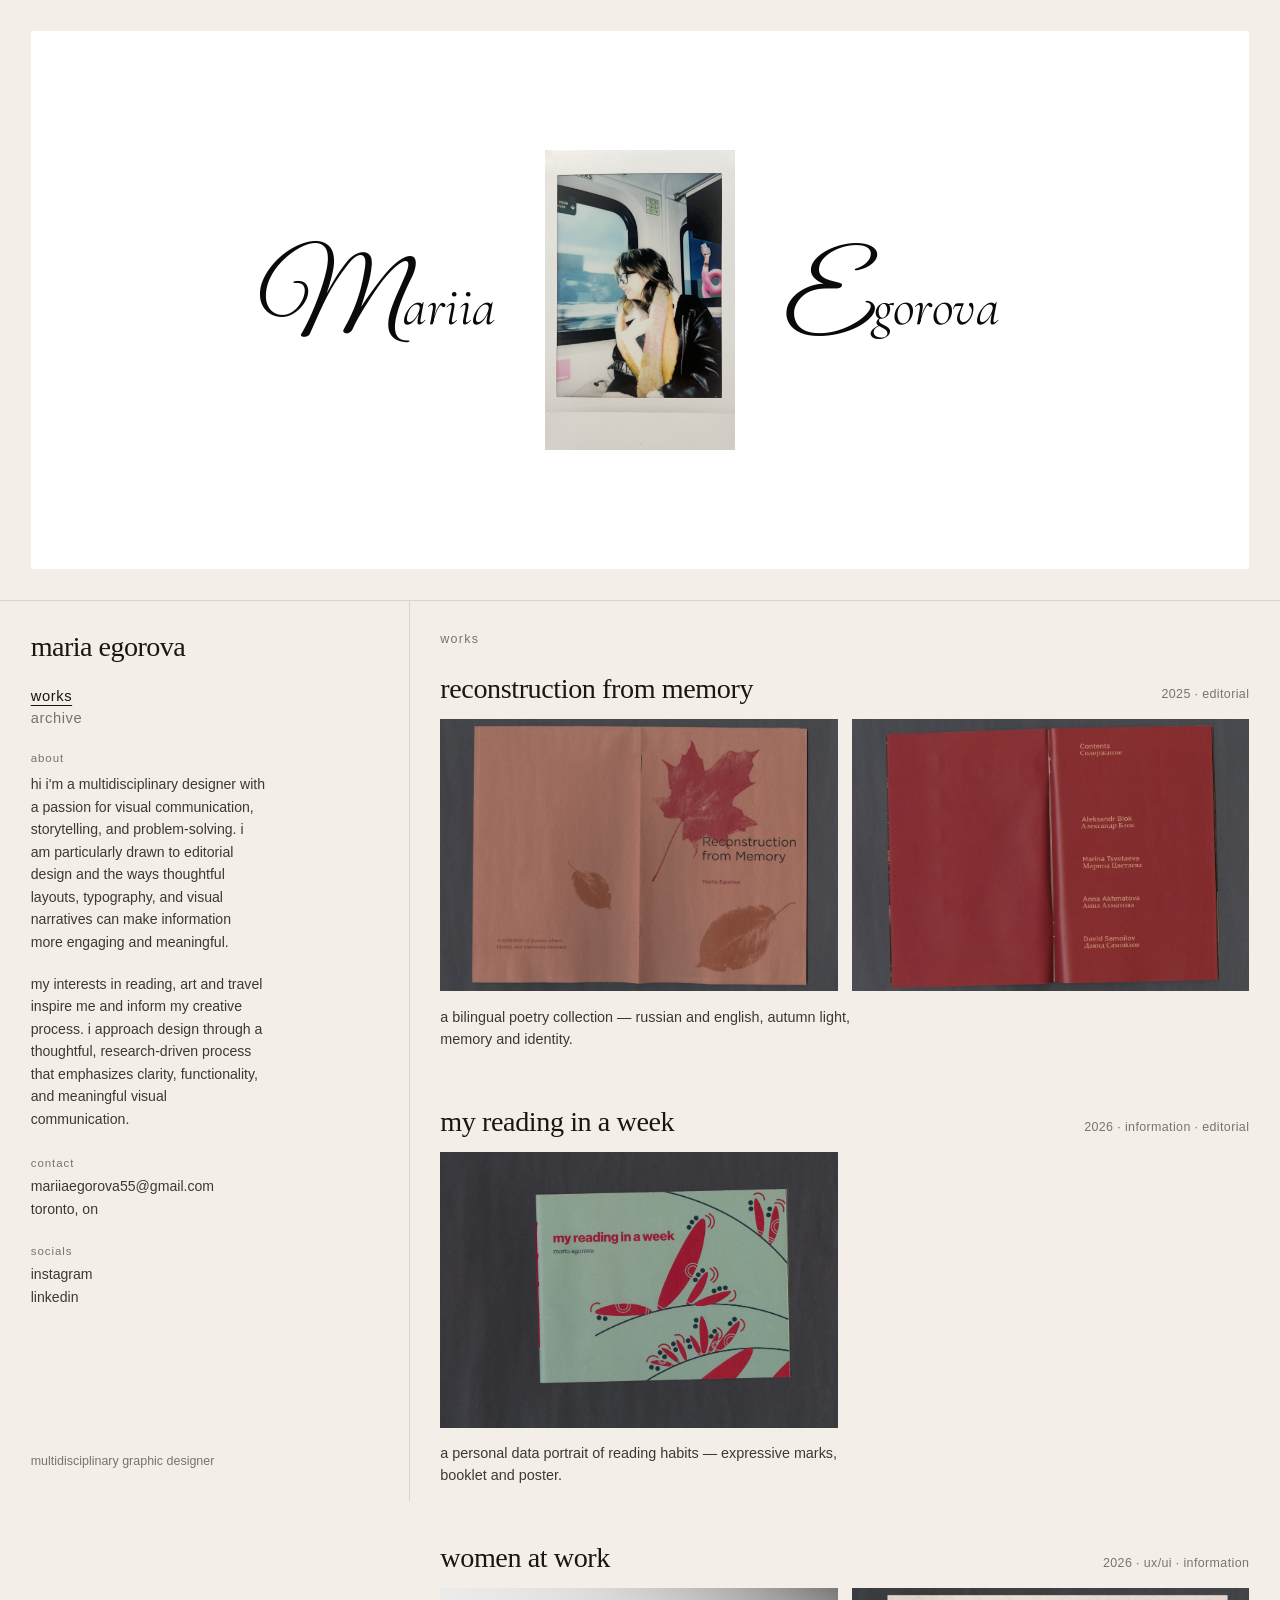
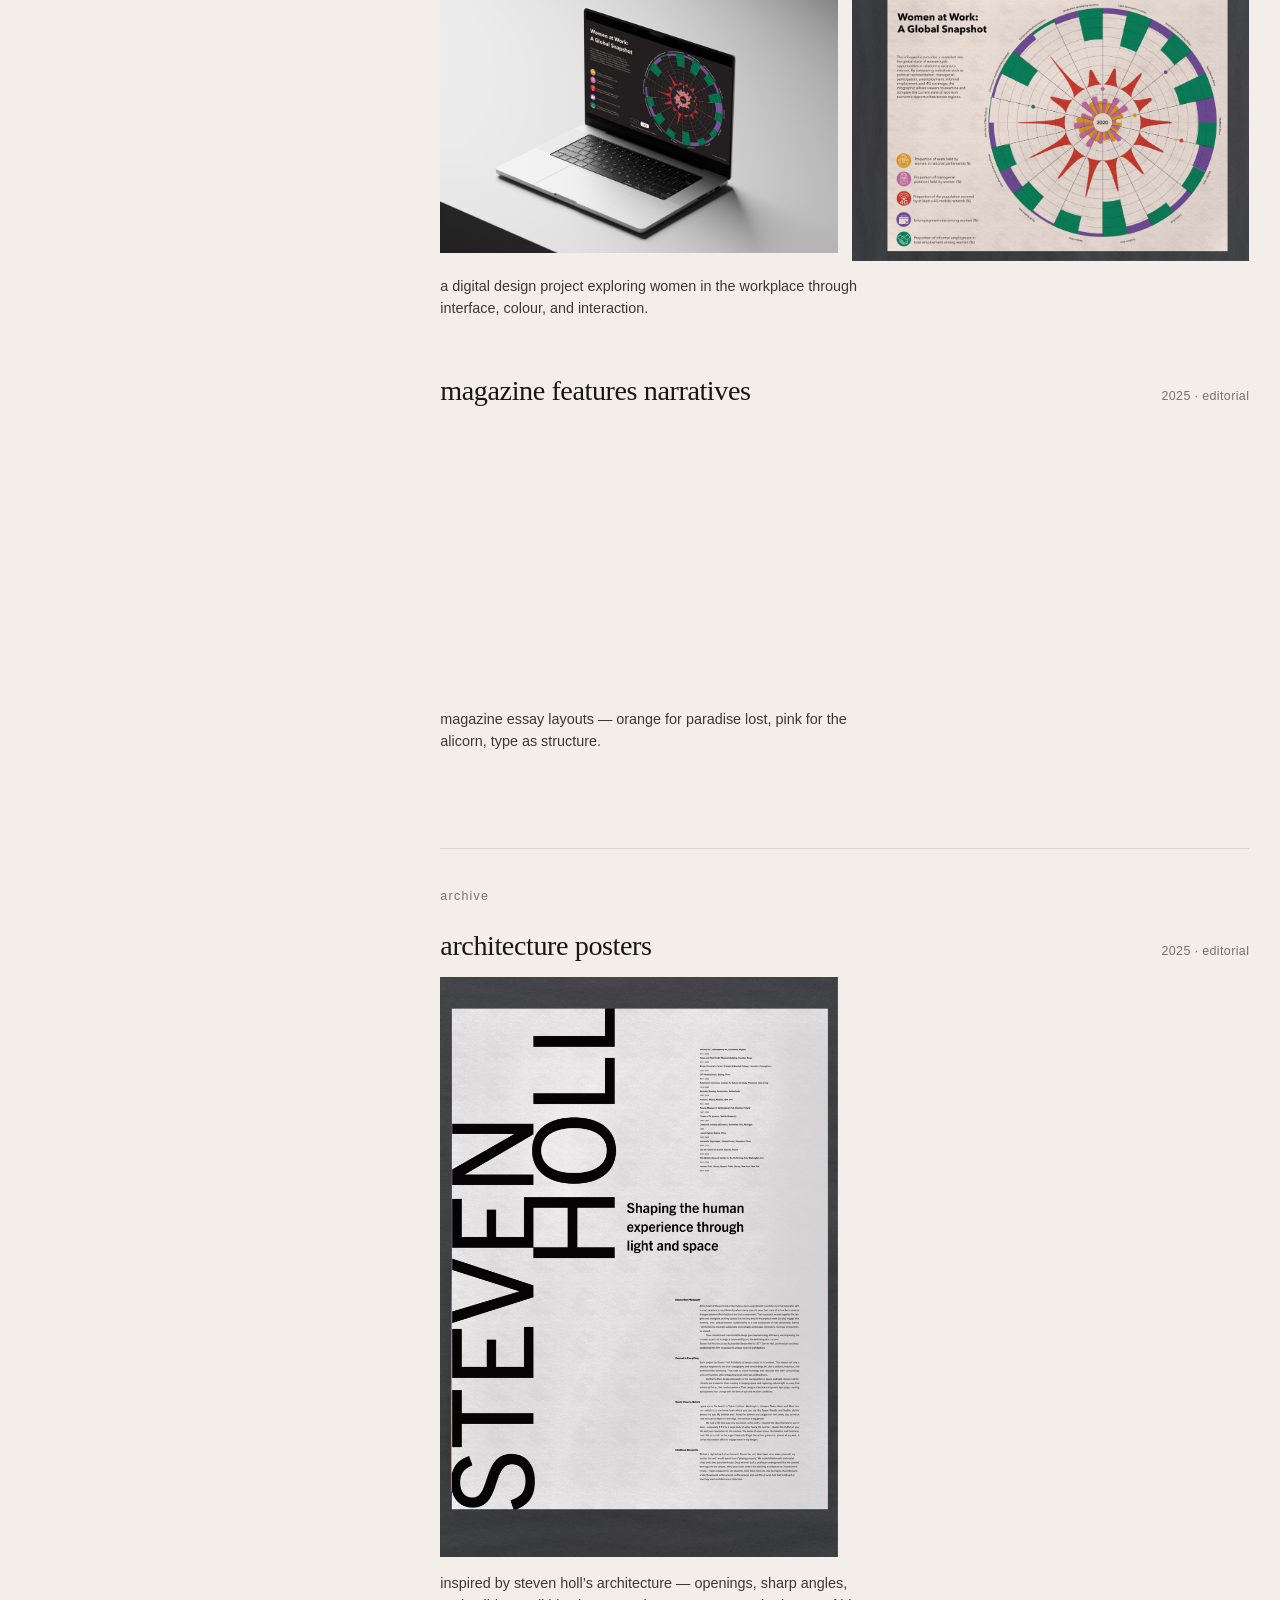
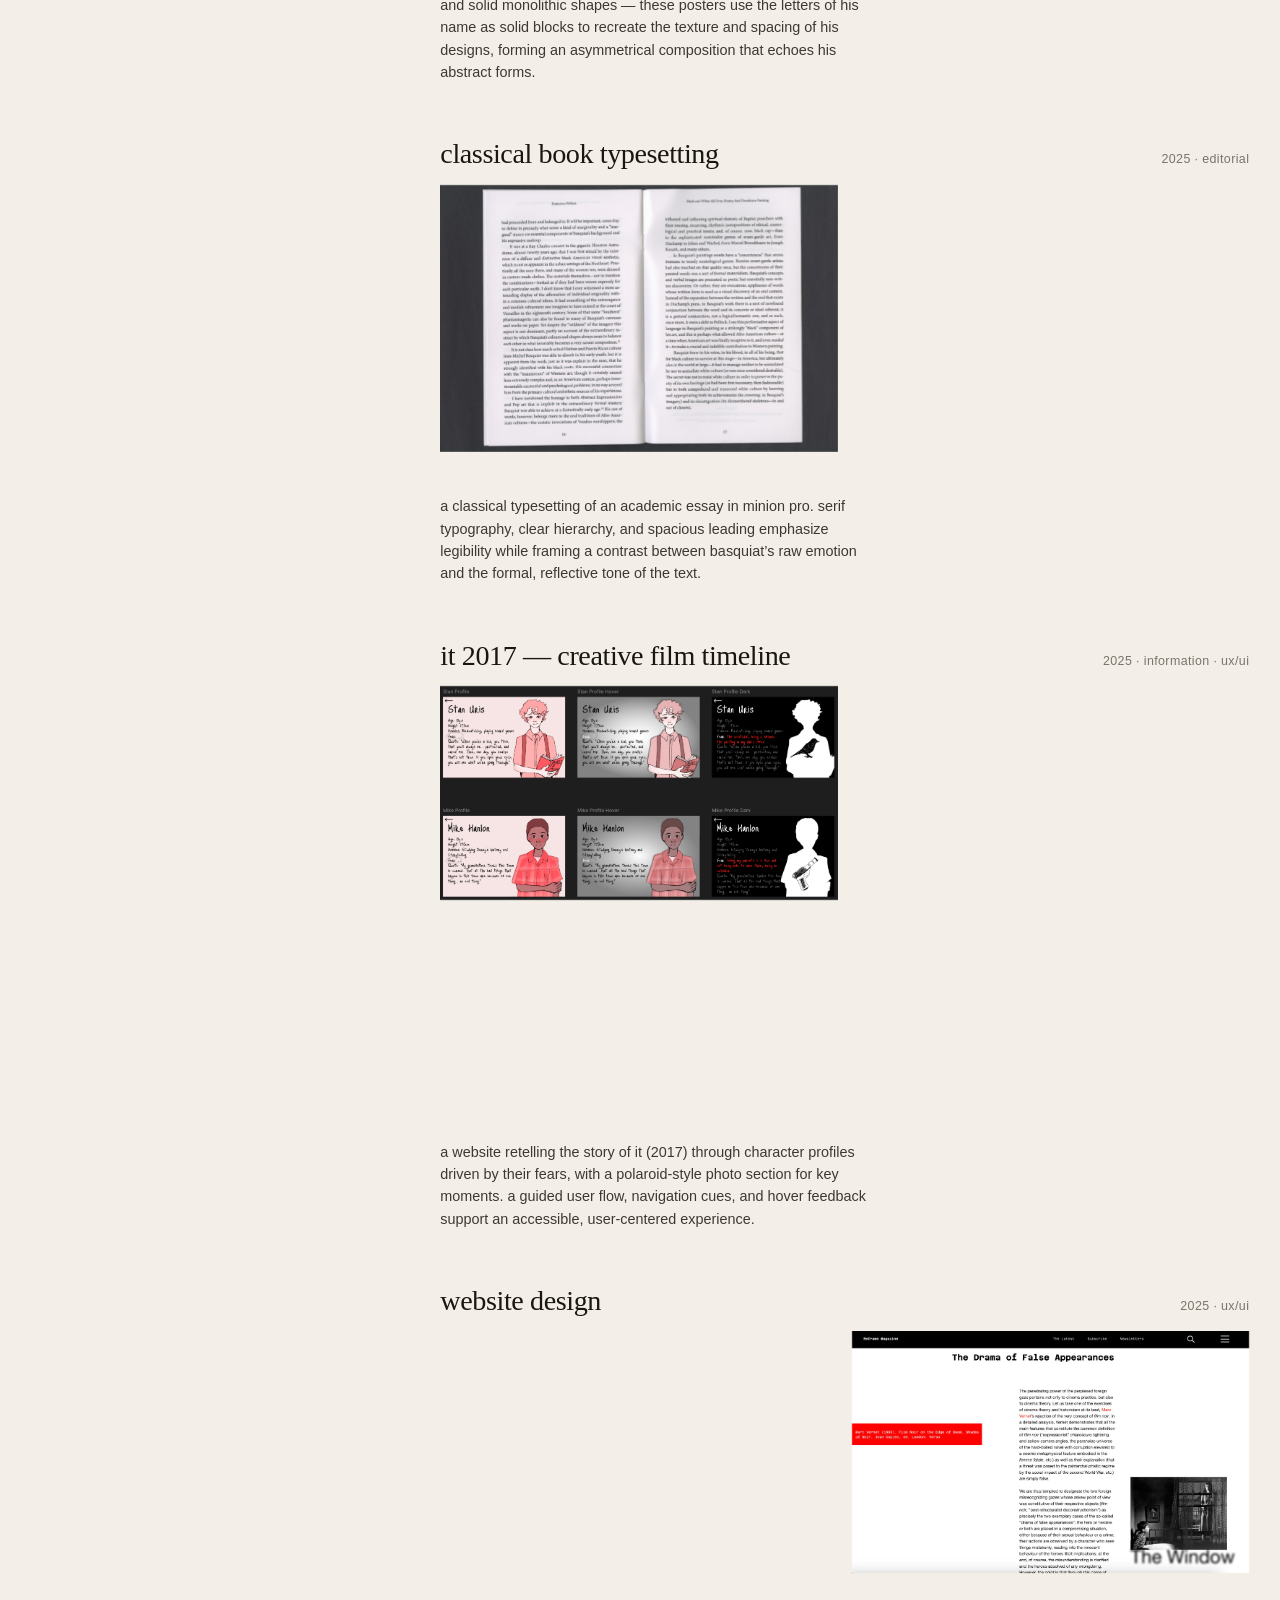
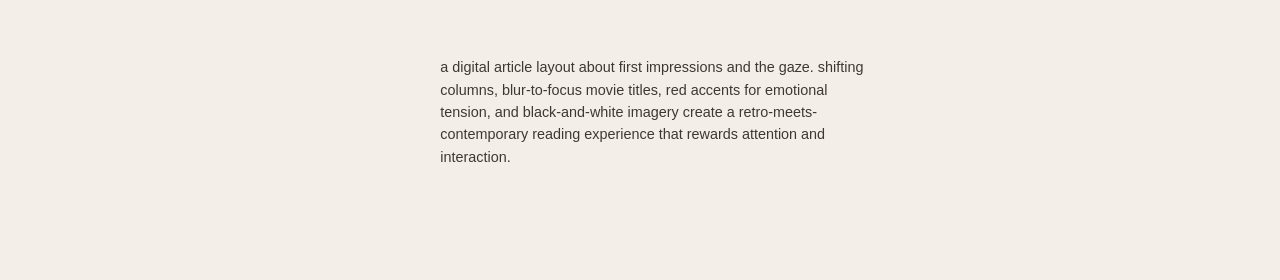
==== index.html @ 470a20dd "portfolio" ====
<!DOCTYPE html>
<html lang="en">
  <head>
    <meta charset="UTF-8" />
    <meta name="viewport" content="width=device-width, initial-scale=1.0" />
    <title>maria egorova — portfolio</title>
    <meta name="description" content="portfolio of maria egorova — multidisciplinary graphic designer." />
    <link rel="preconnect" href="https://fonts.googleapis.com" />
    <link rel="preconnect" href="https://fonts.gstatic.com" crossorigin />
    <link href="https://fonts.googleapis.com/css2?family=Cormorant+Garamond:ital,wght@0,400;0,500;1,400;1,500&family=Great+Vibes&display=swap" rel="stylesheet" />
    <link rel="stylesheet" href="css/styles.css" />
  </head>
  <body>
    <!-- top 2/3: name + polaroid banner (type/position inspo); bottom 1/3 peeks portfolio -->
    <section class="landing" id="landing">
      <div class="landing__banner">
        <div class="landing__compose" aria-label="Mariia Egorova">
          <p class="landing__name landing__name--left" aria-hidden="true">
            <span class="landing__initial">M</span><span class="landing__rest">ariia</span>
          </p>
          <figure class="landing__polaroid">
            <img src="images/work/IMG_2024-2.jpg" alt="Mariia Egorova" width="900" height="1200" />
          </figure>
          <p class="landing__name landing__name--right" aria-hidden="true">
            <span class="landing__initial">E</span><span class="landing__rest">gorova</span>
          </p>
        </div>
      </div>
</section>

    <div class="site" id="site">
      <aside class="sidebar">
        <a class="sidebar__name" href="#landing">maria egorova</a>
        <nav class="sidebar__nav" aria-label="sections">
          <a href="#works" class="is-active">works</a>
          <a href="#archive">archive</a>
        </nav>
        <div class="sidebar__block">
          <p class="sidebar__label">about</p>
          <p class="sidebar__text">hi i&#x27;m a multidisciplinary designer with a passion for visual communication, storytelling, and problem-solving. i am particularly drawn to editorial design and the ways thoughtful layouts, typography, and visual narratives can make information more engaging and meaningful.</p>
          <p class="sidebar__text">my interests in reading, art and travel inspire me and inform my creative process. i approach design through a thoughtful, research-driven process that emphasizes clarity, functionality, and meaningful visual communication.</p>
        </div>
        <div class="sidebar__block">
          <p class="sidebar__label">contact</p>
          <ul class="sidebar__list">
            <li><a href="mailto:mariiaegorova55@gmail.com">mariiaegorova55@gmail.com</a></li>
            <li><span>toronto, on</span></li>
          </ul>
        </div>
        <div class="sidebar__block">
          <p class="sidebar__label">socials</p>
          <ul class="sidebar__list">
            <li><a href="https://www.instagram.com/mdesigning_/" target="_blank" rel="noopener noreferrer">instagram</a></li>
            <li><a href="https://www.linkedin.com/in/maria-egorova-300b55328/" target="_blank" rel="noopener noreferrer">linkedin</a></li>
          </ul>
        </div>
        <div class="sidebar__spacer"></div>
        <p class="sidebar__meta">multidisciplinary graphic designer</p>
      </aside>
      <main class="content" id="content">
        <div class="content__inner" id="list-view">
          <section class="section-marker" id="works">
            <h2>works</h2>

            <article class="project" id="project-reconstruction-from-memory">
              <header class="project__header">
                <h3 class="project__title">
                  <a href="project-reconstruction.html">reconstruction from memory</a>
                </h3>
                <span class="project__meta">2025 · editorial</span>
              </header>
              <div class="project__pair">
                <div class="project__media">
<img src="images/work/reconstruction%20from%20memory%20%28portfolio%29/Scan%2013.jpg" alt="" decoding="async" loading="lazy" />
</div>
                <div class="project__media project__motion" data-motion>
<img src="images/work/reconstruction%20from%20memory%20%28portfolio%29/Scan%2014.jpg" class="is-active" alt="" decoding="async" loading="lazy" />
<img src="images/work/reconstruction%20from%20memory%20%28portfolio%29/Scan%2015.jpg" alt="" decoding="async" loading="lazy" />
<img src="images/work/reconstruction%20from%20memory%20%28portfolio%29/Scan%2016.jpg" alt="" decoding="async" loading="lazy" />
<img src="images/work/reconstruction%20from%20memory%20%28portfolio%29/Scan%2017.jpg" alt="" decoding="async" loading="lazy" />
<img src="images/work/reconstruction%20from%20memory%20%28portfolio%29/Scan%2018.jpg" alt="" decoding="async" loading="lazy" />
<img src="images/work/reconstruction%20from%20memory%20%28portfolio%29/Scan%2019.jpg" alt="" decoding="async" loading="lazy" />
<img src="images/work/reconstruction%20from%20memory%20%28portfolio%29/Scan%2022.jpg" alt="" decoding="async" loading="lazy" />
<img src="images/work/reconstruction%20from%20memory%20%28portfolio%29/Scan%2023.jpg" alt="" decoding="async" loading="lazy" />
</div>
              </div>
              <p class="project__summary">a bilingual poetry collection — russian and english, autumn light, memory and identity.</p>
            </article>

            <article class="project" id="project-my-reading-in-a-week">
              <header class="project__header">
                <h3 class="project__title">
                  <a href="project-reading.html">my reading in a week</a>
                </h3>
                <span class="project__meta">2026 · information · editorial</span>
              </header>
              <div class="project__pair">
                <div class="project__media">
<img src="images/work/my%20reading%20in%20a%20week%20portfolio/Scan%20%285%29-2.jpg" alt="" decoding="async" loading="lazy" />
</div>
                <div class="project__media project__motion" data-motion>
<img src="images/work/my%20reading%20in%20a%20week%20portfolio/2Q8A8071.jpg" class="is-active" alt="" decoding="async" loading="lazy" />
<img src="images/work/my%20reading%20in%20a%20week%20portfolio/2Q8A8106.jpg" alt="" decoding="async" loading="lazy" />
<img src="images/work/my%20reading%20in%20a%20week%20portfolio/Scan%2010%20%284%29.jpg" alt="" decoding="async" loading="lazy" />
<img src="images/work/my%20reading%20in%20a%20week%20portfolio/Scan%2011%20%282%29.jpg" alt="" decoding="async" loading="lazy" />
<img src="images/work/my%20reading%20in%20a%20week%20portfolio/Scan%2012-2.jpg" alt="" decoding="async" loading="lazy" />
<img src="images/work/my%20reading%20in%20a%20week%20portfolio/Scan%2014%20%281%29-2.jpg" alt="" decoding="async" loading="lazy" />
<img src="images/work/my%20reading%20in%20a%20week%20portfolio/Scan%202%20%283%29.jpg" alt="" decoding="async" loading="lazy" />
<img src="images/work/my%20reading%20in%20a%20week%20portfolio/Scan%203%20%284%29.jpg" alt="" decoding="async" loading="lazy" />
</div>
              </div>
              <p class="project__summary">a personal data portrait of reading habits — expressive marks, booklet and poster.</p>
            </article>

            <article class="project" id="project-women-at-work">
              <header class="project__header">
                <h3 class="project__title">
                  <a href="project-women-at-work.html">women at work</a>
                </h3>
                <span class="project__meta">2026 · ux/ui · information</span>
              </header>
              <div class="project__pair">
                <div class="project__media">
<img src="images/work/women%20at%20work%20%28portfolio%29/01%20Free%20Macbook%20Pro%2016%20Mockup%20copy.jpg" alt="" decoding="async" loading="lazy" />
</div>
                <div class="project__media project__motion" data-motion>
<img src="images/work/women%20at%20work%20%28portfolio%29/IMG_4373.jpg" class="is-active" alt="" decoding="async" loading="lazy" />
<img src="images/work/women%20at%20work%20%28portfolio%29/IMG_4374.jpg" alt="" decoding="async" loading="lazy" />
</div>
              </div>
              <p class="project__summary">a digital design project exploring women in the workplace through interface, colour, and interaction.</p>
            </article>

            <article class="project" id="project-magazine-features-narratives">
              <header class="project__header">
                <h3 class="project__title">
                  <a href="project-editorial.html">magazine features narratives</a>
                </h3>
                <span class="project__meta">2025 · editorial</span>
              </header>
              <div class="project__pair">
                <div class="project__media">
<img src="images/work/magazine%20spread%20designs/Scan%2050.jpg" alt="" decoding="async" loading="lazy" />
</div>
                <div class="project__media project__motion" data-motion>
<img src="images/work/magazine%20spread%20designs/Scan%2012.jpg" class="is-active" alt="" decoding="async" loading="lazy" />
<img src="images/work/magazine%20spread%20designs/Scan%2048.jpg" alt="" decoding="async" loading="lazy" />
<img src="images/work/magazine%20spread%20designs/Scan%2051.jpg" alt="" decoding="async" loading="lazy" />
<img src="images/work/magazine%20spread%20designs/Scan%2052.jpg" alt="" decoding="async" loading="lazy" />
<img src="images/work/magazine%20spread%20designs/Scan%2054.jpg" alt="" decoding="async" loading="lazy" />
</div>
              </div>
              <p class="project__summary">magazine essay layouts — orange for paradise lost, pink for the alicorn, type as structure.</p>
            </article>
          </section>
          <section class="section-marker" id="archive">
            <h2>archive</h2>

            <article class="project project--archive" id="project-architecture-posters">
              <header class="project__header">
                <h3 class="project__title project__title--static">architecture posters</h3>
                <span class="project__meta">2025 · editorial</span>
              </header>
              <div class="project__pair">
                <div class="project__media">
<img src="images/work/archive/architecture%20posters/IMG_4375.jpg" alt="" decoding="async" loading="lazy" />
</div>
                <div class="project__media project__motion" data-motion>
<img src="images/work/archive/architecture%20posters/IMG_4376.jpg" class="is-active" alt="" decoding="async" loading="lazy" />
</div>
              </div>
              <p class="project__summary">inspired by steven holl’s architecture — openings, sharp angles, and solid monolithic shapes — these posters use the letters of his name as solid blocks to recreate the texture and spacing of his designs, forming an asymmetrical composition that echoes his abstract forms.</p>
            </article>

            <article class="project project--archive" id="project-classical-book-typesetting">
              <header class="project__header">
                <h3 class="project__title project__title--static">classical book typesetting</h3>
                <span class="project__meta">2025 · editorial</span>
              </header>
              <div class="project__pair">
                <div class="project__media">
<img src="images/work/archive/classical%20book%20typesetting%20experimentation/Scan%2056.jpg" alt="" decoding="async" loading="lazy" />
</div>
                <div class="project__media project__motion" data-motion>
<img src="images/work/archive/classical%20book%20typesetting%20experimentation/Scan%2057.jpg" class="is-active" alt="" decoding="async" loading="lazy" />
<img src="images/work/archive/classical%20book%20typesetting%20experimentation/Scan%2064.jpg" alt="" decoding="async" loading="lazy" />
<img src="images/work/archive/classical%20book%20typesetting%20experimentation/Scan%2065.jpg" alt="" decoding="async" loading="lazy" />
<img src="images/work/archive/classical%20book%20typesetting%20experimentation/Scan%2066.jpg" alt="" decoding="async" loading="lazy" />
<img src="images/work/archive/classical%20book%20typesetting%20experimentation/Scan%2067.jpg" alt="" decoding="async" loading="lazy" />
</div>
              </div>
              <p class="project__summary">a classical typesetting of an academic essay in minion pro. serif typography, clear hierarchy, and spacious leading emphasize legibility while framing a contrast between basquiat’s raw emotion and the formal, reflective tone of the text.</p>
            </article>

            <article class="project project--archive" id="project-it-2017-timeline">
              <header class="project__header">
                <h3 class="project__title project__title--static">it 2017 — creative film timeline</h3>
                <span class="project__meta">2025 · information · ux/ui</span>
              </header>
              <div class="project__pair">
                <div class="project__media">
<img src="images/work/archive/it%202017%20%28creative%20film%20timeline%29/Screenshot%202026-07-22%20at%203.54.13%E2%80%AFPM.jpg" alt="" decoding="async" loading="lazy" />
</div>
                <div class="project__media project__motion" data-motion>
<img src="images/work/archive/it%202017%20%28creative%20film%20timeline%29/Screenshot%202026-07-22%20at%203.54.23%E2%80%AFPM.jpg" class="is-active" alt="" decoding="async" loading="lazy" />
<img src="images/work/archive/it%202017%20%28creative%20film%20timeline%29/Screenshot%202026-07-22%20at%203.54.33%E2%80%AFPM.jpg" alt="" decoding="async" loading="lazy" />
<img src="images/work/archive/it%202017%20%28creative%20film%20timeline%29/Screenshot%202026-07-22%20at%203.54.44%E2%80%AFPM.jpg" alt="" decoding="async" loading="lazy" />
<img src="images/work/archive/it%202017%20%28creative%20film%20timeline%29/Screenshot%202026-07-22%20at%203.54.50%E2%80%AFPM.jpg" alt="" decoding="async" loading="lazy" />
<img src="images/work/archive/it%202017%20%28creative%20film%20timeline%29/Screenshot%202026-01-18%20at%208.49.38%E2%80%AFPM.jpg" alt="" decoding="async" loading="lazy" />
</div>
              </div>
              <p class="project__summary">a website retelling the story of it (2017) through character profiles driven by their fears, with a polaroid-style photo section for key moments. a guided user flow, navigation cues, and hover feedback support an accessible, user-centered experience.</p>
            </article>

            <article class="project project--archive" id="project-website-design">
              <header class="project__header">
                <h3 class="project__title project__title--static">website design</h3>
                <span class="project__meta">2025 · ux/ui</span>
              </header>
              <div class="project__pair">
                <div class="project__media">
<img src="images/work/archive/website%20design/Screenshot%202026-06-04%20at%2010.06.43%E2%80%AFAM.jpg" alt="" decoding="async" loading="lazy" />
</div>
                <div class="project__media project__motion" data-motion>
<img src="images/work/archive/website%20design/Screenshot%202026-06-04%20at%2010.07.18%E2%80%AFAM.jpg" class="is-active" alt="" decoding="async" loading="lazy" />
<img src="images/work/archive/website%20design/Screenshot%202026-06-04%20at%2010.08.34%E2%80%AFAM.jpg" alt="" decoding="async" loading="lazy" />
<img src="images/work/archive/website%20design/Screenshot%202026-06-04%20at%2010.13.08%E2%80%AFAM.jpg" alt="" decoding="async" loading="lazy" />
<img src="images/work/archive/website%20design/process/Scan%2023%20copy.jpeg" alt="" decoding="async" loading="lazy" />
</div>
              </div>
              <p class="project__summary">a digital article layout about first impressions and the gaze. shifting columns, blur-to-focus movie titles, red accents for emotional tension, and black-and-white imagery create a retro-meets-contemporary reading experience that rewards attention and interaction.</p>
            </article>
          </section>
        </div>
      </main>
    </div>
    <script src="js/main.js"></script>
  </body>
</html>
---- css/styles.css ----
/* maria egorova — portfolio */

:root {
  --bg: #f3efe8;
  --bg-warm: #ebe4d8;
  --bg-panel: #f3efe8;
  --ink: #1a1612;
  --ink-soft: #3d3832;
  --ink-mute: #7a736a;
  --line: rgba(26, 22, 18, 0.12);
  --line-strong: rgba(26, 22, 18, 0.22);
  --sidebar: minmax(260px, 32%);
  --pad: clamp(1.25rem, 2.4vw, 2.5rem);
  --ease: cubic-bezier(0.65, 0, 0.35, 1);
  --font: "Helvetica Neue", Helvetica, Arial, sans-serif;
  --font-display: Georgia, "Times New Roman", Times, serif;
  --name-size: clamp(1.55rem, 2.2vw, 2.05rem);
}

*,
*::before,
*::after {
  box-sizing: border-box;
}

html {
  scroll-behavior: auto;
}

body {
  margin: 0;
  font-family: var(--font);
  font-weight: 400;
  color: var(--ink);
  background: var(--bg);
  -webkit-font-smoothing: antialiased;
  text-rendering: optimizeLegibility;
  overflow-x: hidden;
  text-transform: lowercase;
}

img {
  display: block;
  max-width: 100%;
  height: auto;
}

a {
  color: inherit;
  text-decoration: none;
}

button {
  font: inherit;
  color: inherit;
  background: none;
  border: 0;
  padding: 0;
  cursor: pointer;
  text-transform: lowercase;
}

/* ========== LANDING (top 2/3 of first screen) ==========
   Bottom ~1/3 of the viewport shows the start of .site
   (name, about, works) so the portfolio peeks on load. */

.landing {
  position: relative;
  height: 66.666vh;
  height: 66.666dvh;
  min-height: 66.666vh;
  min-height: 66.666dvh;
  max-height: 66.666vh;
  max-height: 66.666dvh;
  display: flex;
  flex-direction: column;
  background: var(--bg);
  overflow: hidden;
  box-sizing: border-box;
}

.landing__banner {
  flex: 1;
  margin: var(--pad);
  min-height: 0;
  background: #fff;
  overflow: hidden;
  position: relative;
  display: flex;
  align-items: center;
  justify-content: center;
  box-sizing: border-box;
}

/* first name | polaroid | last name — initials script, rest serif italic */
.landing__compose {
  width: 100%;
  height: 100%;
  max-width: 1200px;
  margin: 0 auto;
  padding: clamp(0.75rem, 2.5vh, 2rem) clamp(1rem, 4vw, 2.75rem);
  display: grid;
  grid-template-columns: minmax(0, 1fr) auto minmax(0, 1fr);
  align-items: center;
  column-gap: clamp(1rem, 3.5vw, 2.75rem);
  box-sizing: border-box;
}

.landing__name {
  margin: 0;
  display: flex;
  align-items: baseline;
  line-height: 0.95;
  color: #0a0a0a;
  text-transform: none; /* keep capital M / E */
  white-space: nowrap;
  user-select: none;
}

.landing__name--left {
  justify-self: end;
  justify-content: flex-end;
}

.landing__name--right {
  justify-self: start;
  justify-content: flex-start;
}

/* ornamental script first letter */
.landing__initial {
  font-family: "Great Vibes", "Snell Roundhand", "Segoe Script", cursive;
  font-size: clamp(3.4rem, 9vw, 6.75rem);
  font-weight: 400;
  line-height: 0.8;
  letter-spacing: 0;
  display: inline-block;
  transform: translateY(0.06em);
}

/* rest of name — serif italic */
.landing__rest {
  font-family: "Cormorant Garamond", Georgia, "Times New Roman", Times, serif;
  font-style: italic;
  font-weight: 400;
  font-size: clamp(1.85rem, 4.6vw, 3.35rem);
  letter-spacing: 0.01em;
  line-height: 1;
  margin-left: 0.02em;
}

.landing__polaroid {
  margin: 0;
  width: min(22vw, 200px);
  max-width: 200px;
  flex-shrink: 0;
  justify-self: center;
}

.landing__polaroid img {
  display: block;
  width: 100%;
  height: auto;
  max-height: min(42vh, 300px);
  object-fit: contain;
}

/* ========== MAIN SPLIT (starts in bottom 1/3 on first load) ========== */

.site {
  min-height: 100vh;
  min-height: 100dvh;
  display: grid;
  grid-template-columns: var(--sidebar) 1fr;
  border-top: 1px solid var(--line);
  scroll-margin-top: 0;
}

.sidebar {
  position: sticky;
  top: 0;
  height: 100vh;
  height: 100dvh;
  padding: var(--pad);
  display: flex;
  flex-direction: column;
  gap: 1.65rem;
  border-right: 1px solid var(--line);
  background: var(--bg);
  overflow: auto;
}

.sidebar__name {
  display: block;
  margin: 0;
  font-family: var(--font-display);
  font-size: var(--name-size);
  font-weight: 500;
  letter-spacing: -0.02em;
  line-height: 1.05;
  text-transform: lowercase;
}

.sidebar__name:hover {
  opacity: 0.55;
}

.sidebar__nav {
  display: flex;
  flex-direction: column;
  gap: 0.4rem;
  align-items: flex-start;
}

.sidebar__nav a {
  font-size: 0.92rem;
  letter-spacing: 0.04em;
  color: var(--ink-mute);
  transition: color 0.2s ease;
}

.sidebar__nav a:hover,
.sidebar__nav a.is-active {
  color: var(--ink);
}

.sidebar__nav a.is-active {
  text-decoration: underline;
  text-underline-offset: 0.28em;
  text-decoration-thickness: 1px;
}

.sidebar__block {
  display: flex;
  flex-direction: column;
  gap: 0.55rem;
}

.sidebar__label {
  margin: 0;
  font-size: 0.72rem;
  letter-spacing: 0.08em;
  color: var(--ink-mute);
}

.sidebar__text {
  margin: 0;
  font-size: 0.88rem;
  line-height: 1.6;
  color: var(--ink-soft);
  max-width: 30ch;
  font-weight: 300;
}

.sidebar__text + .sidebar__text {
  margin-top: 0.65rem;
}

.sidebar__list {
  list-style: none;
  margin: 0;
  padding: 0;
  display: flex;
  flex-direction: column;
  gap: 0.3rem;
}

.sidebar__list a,
.sidebar__list span {
  font-size: 0.88rem;
  color: var(--ink-soft);
  width: fit-content;
}

.sidebar__list a {
  border-bottom: 1px solid transparent;
}

.sidebar__list a:hover {
  color: var(--ink);
  border-bottom-color: var(--line-strong);
}

.sidebar__spacer {
  flex: 1;
  min-height: 1rem;
}

.sidebar__meta {
  margin: 0;
  font-size: 0.78rem;
  color: var(--ink-mute);
  line-height: 1.5;
}

.content {
  min-height: 100vh;
  min-height: 100dvh;
  background: var(--bg-panel);
}

.content__inner {
  padding: var(--pad);
  display: flex;
  flex-direction: column;
  gap: 5rem;
  padding-bottom: 7rem;
}

/* ========== PROJECTS ========== */

.project {
  display: flex;
  flex-direction: column;
  gap: 0.9rem;
  scroll-margin-top: 1.5rem;
}

.project + .project {
  margin-top: 3.5rem;
}

.project__header {
  display: flex;
  flex-wrap: wrap;
  align-items: baseline;
  justify-content: space-between;
  gap: 0.5rem 1.5rem;
}

.project__title {
  margin: 0;
  font-family: var(--font-display);
  font-size: clamp(1.35rem, 2.2vw, 1.85rem);
  font-weight: 500;
  letter-spacing: -0.015em;
  line-height: 1.1;
}

.project__title a {
  border-bottom: 1px solid transparent;
}

.project__title a:hover {
  border-bottom-color: var(--ink);
}

/* archive titles are not links */
.project__title--static {
  cursor: default;
}

.project--archive .project__title {
  pointer-events: none;
}

.project__meta {
  font-size: 0.78rem;
  color: var(--ink-mute);
  letter-spacing: 0.03em;
}

.project__pair {
  display: grid;
  grid-template-columns: 1fr 1fr;
  gap: 0.85rem;
  align-items: start;
}

.project__media {
  position: relative;
  width: 100%;
  background: transparent;
  border: 0;
}

.project__media > img {
  width: 100%;
  height: auto;
  vertical-align: top;
}

.project__motion {
  display: grid;
  min-height: 4rem;
}

.project__motion > img {
  grid-area: 1 / 1;
  width: 100%;
  height: auto;
  opacity: 0;
  transition: none;
}

.project__motion > img.is-active {
  opacity: 1;
  z-index: 1;
}

.project__summary {
  margin: 0;
  font-size: 0.9rem;
  line-height: 1.55;
  color: var(--ink-soft);
  max-width: 54ch;
  font-weight: 300;
}

.section-marker {
  scroll-margin-top: 1.5rem;
}

.section-marker + .section-marker {
  margin-top: 1rem;
  padding-top: 2.5rem;
  border-top: 1px solid var(--line);
}

.section-marker h2 {
  margin: 0 0 1.75rem;
  font-size: 0.78rem;
  font-weight: 500;
  letter-spacing: 0.1em;
  color: var(--ink-mute);
}

/* ========== PROJECT DETAIL ========== */

.detail {
  display: flex;
  flex-direction: column;
  gap: 2.25rem;
}

.detail__top {
  display: flex;
  flex-direction: column;
  gap: 1.15rem;
}

.detail__title {
  margin: 0;
  font-family: var(--font-display);
  font-size: clamp(1.75rem, 3vw, 2.6rem);
  font-weight: 500;
  letter-spacing: -0.02em;
  line-height: 1.05;
}

.detail__meta {
  display: flex;
  flex-wrap: wrap;
  gap: 0.45rem 0.65rem;
  font-size: 0.82rem;
  color: var(--ink-mute);
  align-items: center;
}

.detail__tag {
  border: 1px solid var(--line);
  padding: 0.22rem 0.6rem;
  border-radius: 999px;
  color: var(--ink-soft);
  font-size: 0.75rem;
}

.detail__body {
  display: grid;
  grid-template-columns: 1fr 1fr;
  gap: 1.1rem 2.75rem;
  align-items: start;
}

.detail__col {
  display: flex;
  flex-direction: column;
  gap: 0.95rem;
  min-width: 0;
}

.detail__description {
  margin: 0;
  font-size: 0.95rem;
  line-height: 1.65;
  color: var(--ink-soft);
  font-weight: 300;
}

.detail__hero,
.detail__gallery {
  display: grid;
  grid-template-columns: 1fr 1fr;
  gap: 0.85rem;
  align-items: start;
}

.detail__gallery .project__media img {
  width: 100%;
  height: auto;
}

/* process work under project details (works only) */
.process {
  margin-top: 1rem;
  padding-top: 2rem;
  border-top: 1px solid var(--line);
  display: flex;
  flex-direction: column;
  gap: 1.25rem;
}

.process__title {
  margin: 0;
  font-size: 0.78rem;
  font-weight: 500;
  letter-spacing: 0.1em;
  color: var(--ink-mute);
}

.process__subtitle {
  margin: 0.75rem 0 0;
  font-size: 0.72rem;
  font-weight: 500;
  letter-spacing: 0.08em;
  color: var(--ink-soft);
}

.process__grid {
  /* inherits detail__gallery grid */
}

.process .project__media {
  aspect-ratio: auto;
  background: transparent;
}

/* clickable images on project detail */
.detail .project__media img {
  cursor: zoom-in;
}

/* ========== LIGHTBOX ========== */

.lightbox {
  position: fixed;
  inset: 0;
  z-index: 200;
  display: none;
  align-items: center;
  justify-content: center;
  background: rgba(10, 8, 6, 0.88);
  padding: 3rem 4.5rem;
  box-sizing: border-box;
  cursor: zoom-out;
}

.lightbox.is-open {
  display: flex;
}

.lightbox__img {
  max-width: min(92vw, 1100px);
  max-height: min(88vh, 900px);
  width: auto;
  height: auto;
  object-fit: contain;
  box-shadow: 0 12px 48px rgba(0, 0, 0, 0.45);
  cursor: default;
  user-select: none;
  pointer-events: none;
}

.lightbox__btn {
  position: absolute;
  display: grid;
  place-items: center;
  width: 2.75rem;
  height: 2.75rem;
  border: 1px solid rgba(243, 239, 232, 0.45);
  border-radius: 999px;
  background: rgba(243, 239, 232, 0.08);
  color: #f3efe8;
  cursor: pointer;
  transition: background 0.2s ease, border-color 0.2s ease;
  z-index: 2;
}

.lightbox__btn:hover {
  background: rgba(243, 239, 232, 0.18);
  border-color: rgba(243, 239, 232, 0.8);
}

.lightbox__btn svg {
  width: 1.15rem;
  height: 1.15rem;
  display: block;
}

.lightbox__close {
  top: 1.25rem;
  right: 1.25rem;
}

.lightbox__prev {
  left: 1rem;
  top: 50%;
  transform: translateY(-50%);
}

.lightbox__next {
  right: 1rem;
  top: 50%;
  transform: translateY(-50%);
}

.lightbox__counter {
  position: absolute;
  bottom: 1.25rem;
  left: 50%;
  transform: translateX(-50%);
  font-size: 0.78rem;
  letter-spacing: 0.08em;
  color: rgba(243, 239, 232, 0.7);
  pointer-events: none;
  text-transform: lowercase;
}

body.lightbox-open {
  overflow: hidden;
}

/* ========== RESPONSIVE ========== */

@media (max-width: 900px) {
  .site {
    grid-template-columns: 1fr;
  }

  .sidebar {
    position: relative;
    height: auto;
    border-right: 0;
    border-bottom: 1px solid var(--line);
  }

  .sidebar__spacer {
    display: none;
  }

  .sidebar__nav {
    flex-direction: row;
    flex-wrap: wrap;
    gap: 0.75rem 1.35rem;
  }

  .project__pair,
  .detail__hero,
  .detail__gallery,
  .detail__body {
    grid-template-columns: 1fr;
  }

  .landing__compose {
    grid-template-columns: 1fr;
    grid-template-rows: auto auto auto;
    row-gap: 0.5rem;
    justify-items: center;
    text-align: center;
  }

  .landing__name--left,
  .landing__name--right {
    justify-self: center;
    justify-content: center;
  }

  .landing__polaroid {
    width: min(42vw, 170px);
    order: 0;
  }

  .landing__name--left {
    order: -1;
  }

  .landing__initial {
    font-size: clamp(2.8rem, 14vw, 4.2rem);
  }

  .landing__rest {
    font-size: clamp(1.6rem, 7vw, 2.2rem);
  }

  .lightbox {
    padding: 3.5rem 3rem;
  }

  .lightbox__prev {
    left: 0.5rem;
  }

  .lightbox__next {
    right: 0.5rem;
  }
}

@media (prefers-reduced-motion: reduce) {
  .project__motion > img {
    transition: none;
  }
}
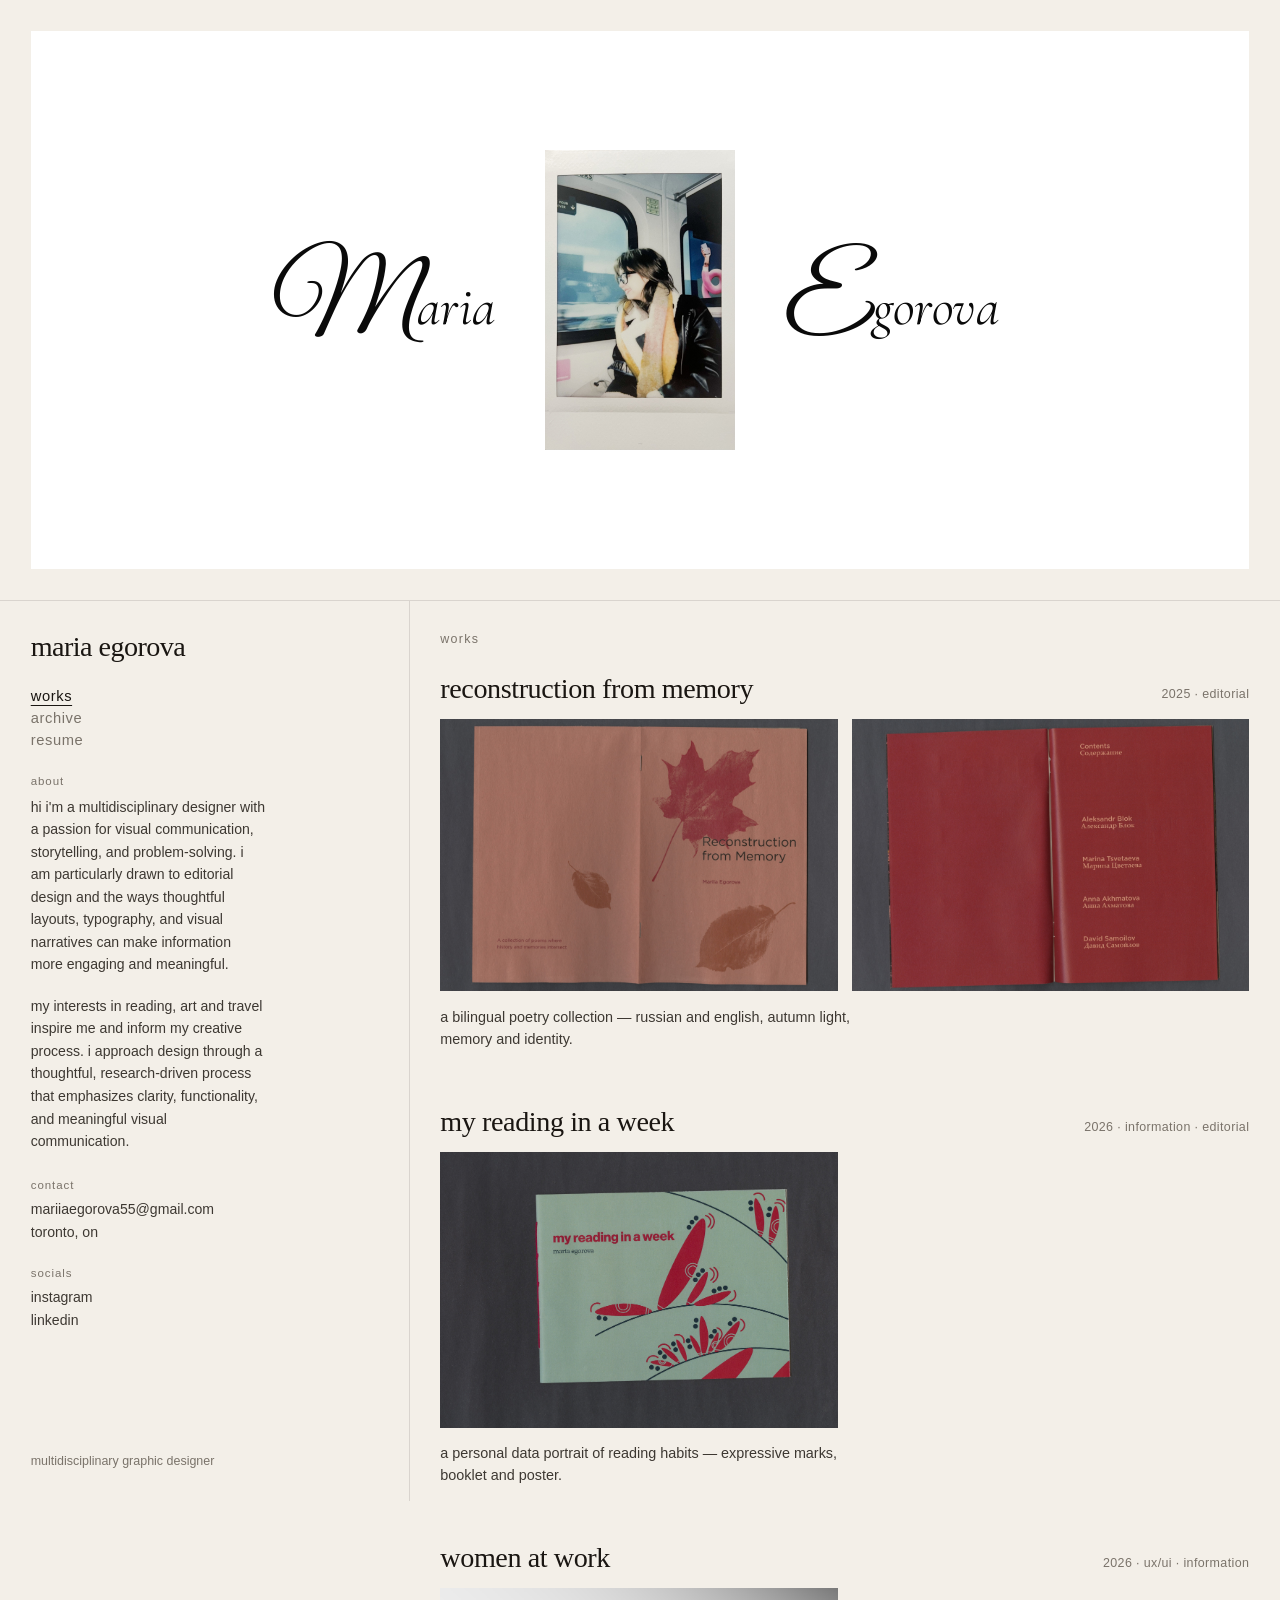
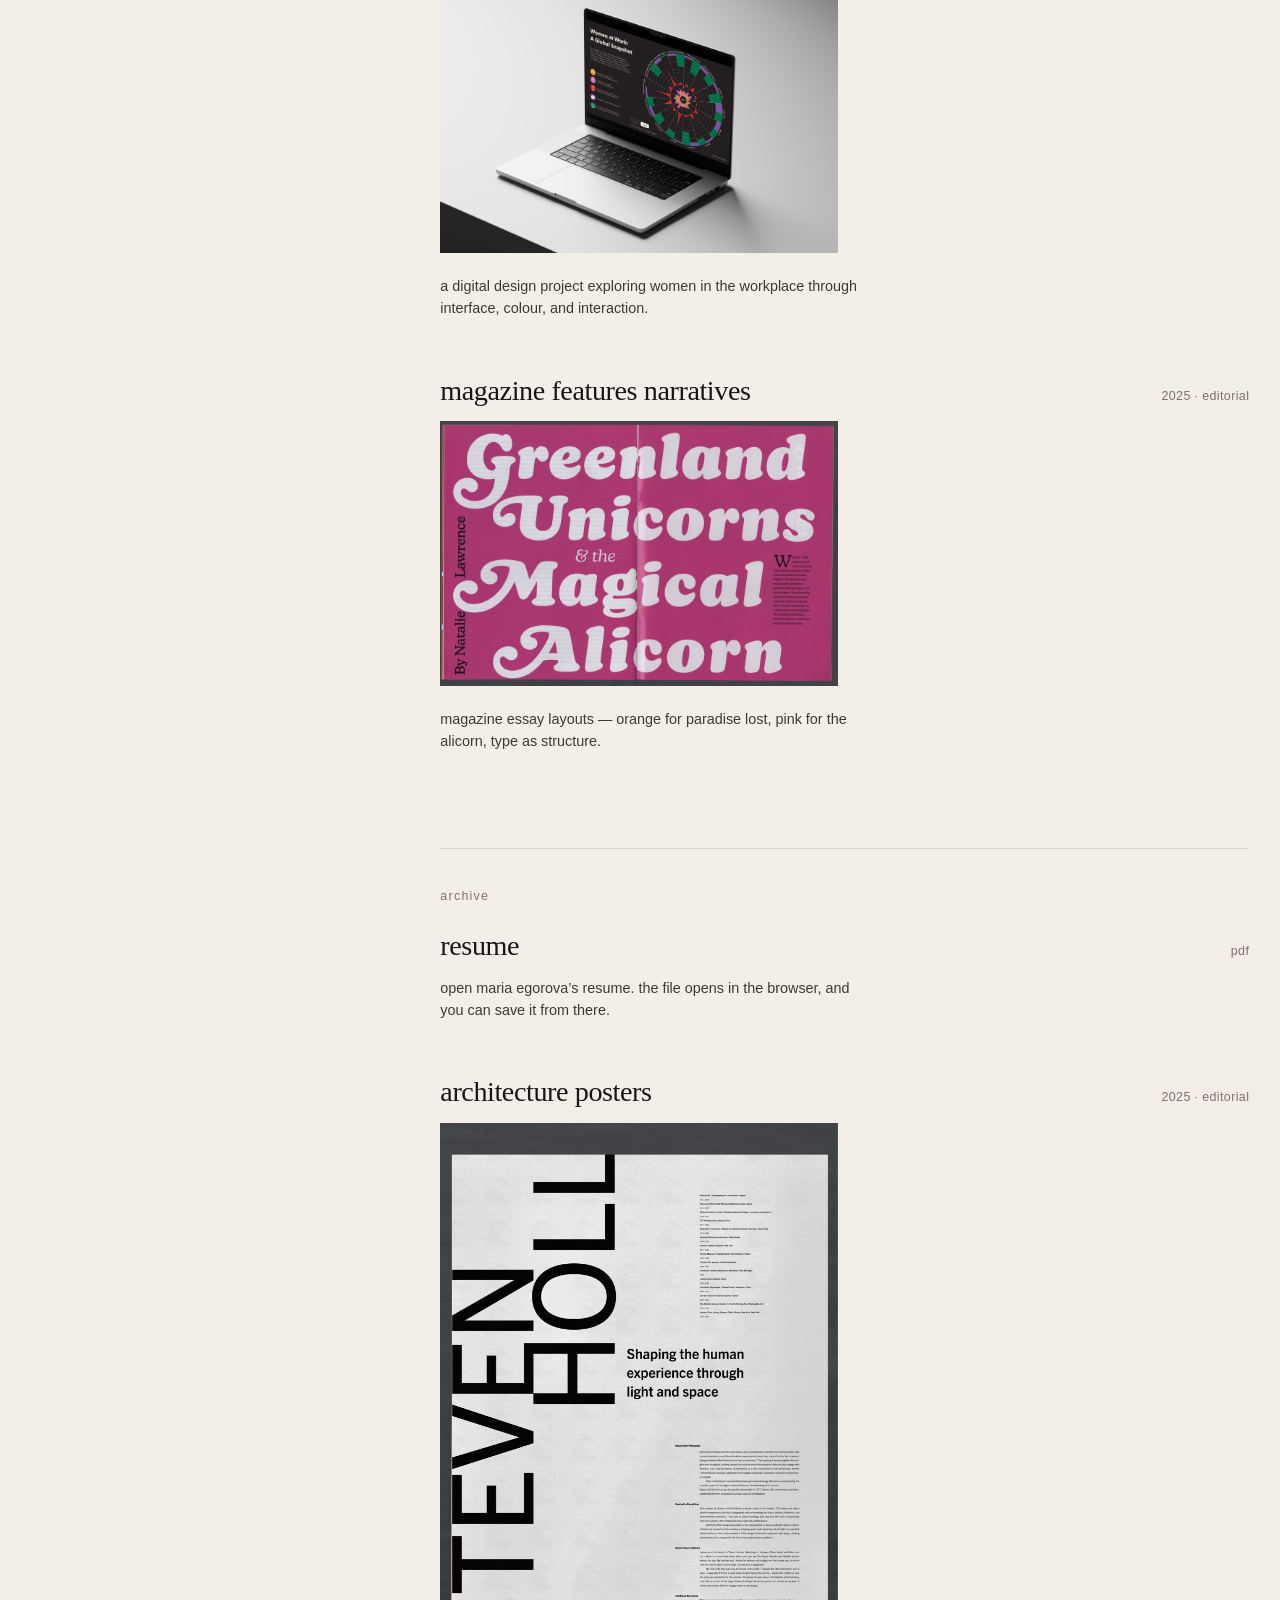
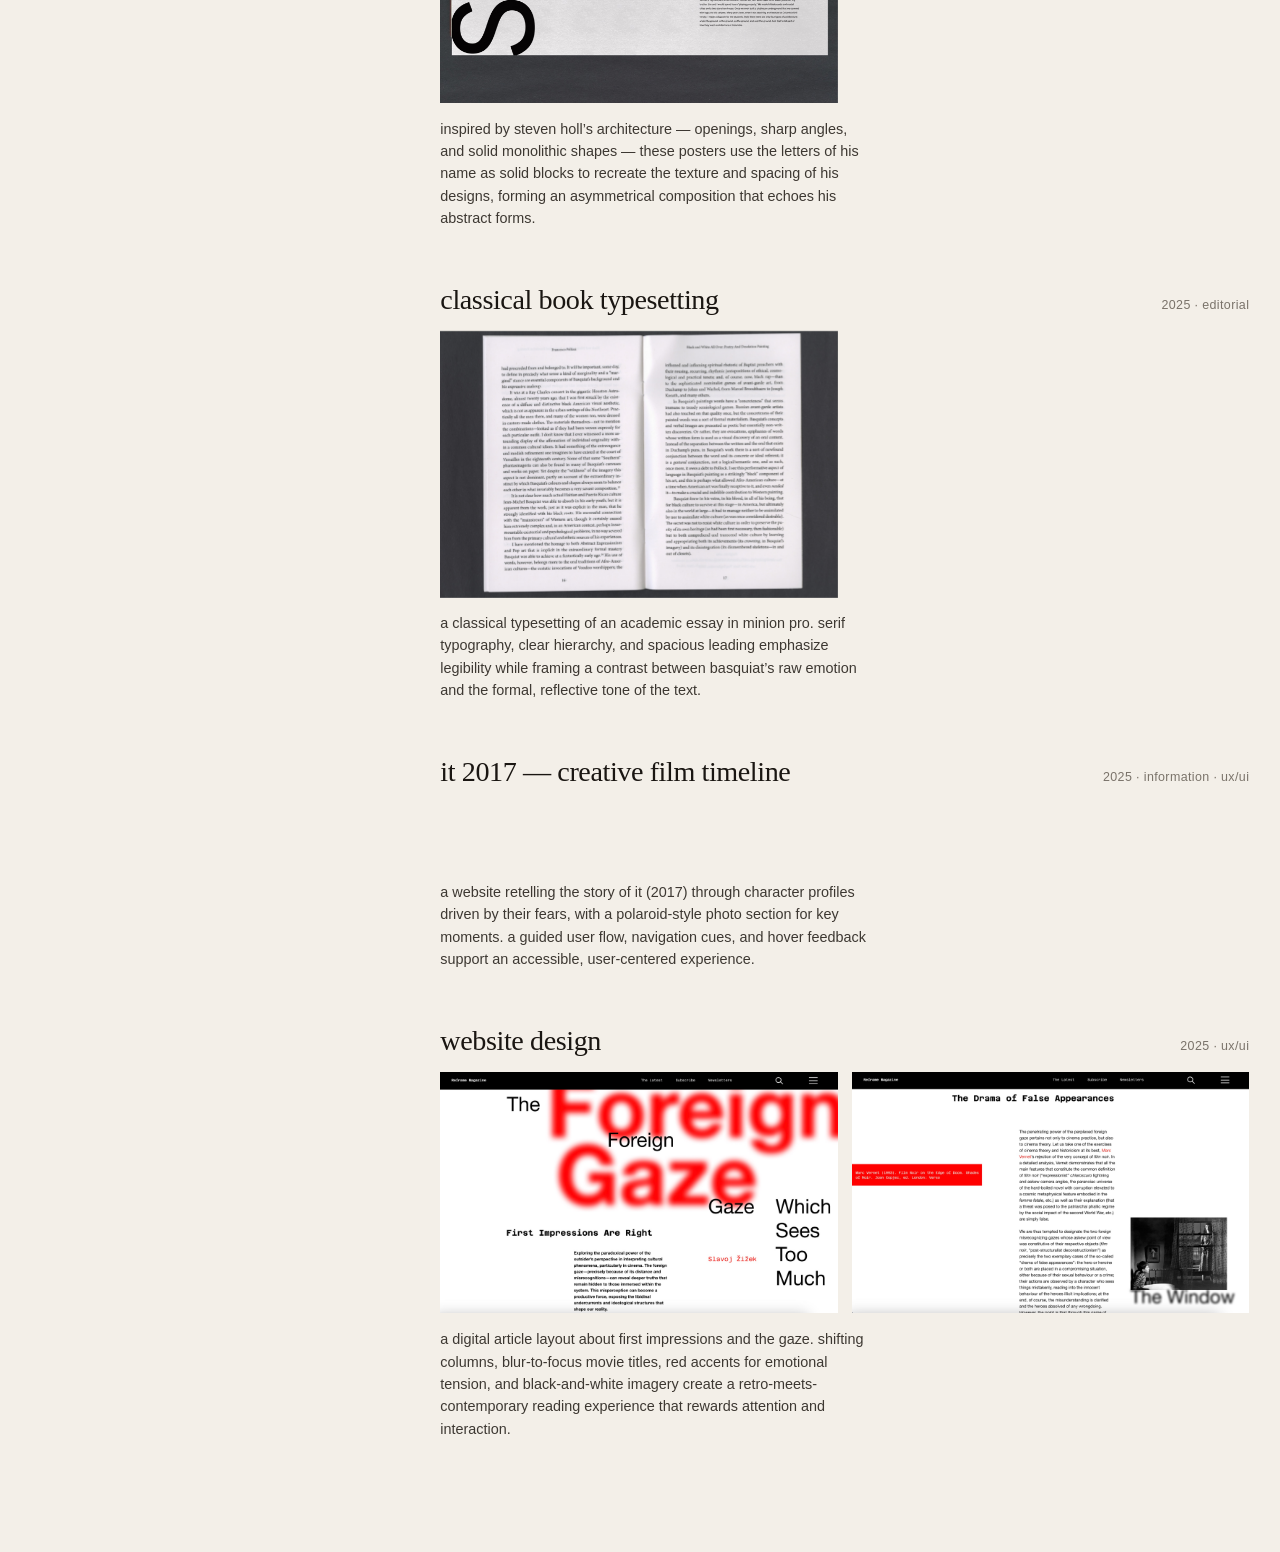
==== commit e26820c1: "Add files via upload" ====
--- a/index.html
+++ b/index.html
@@ -14,12 +14,12 @@
     <!-- top 2/3: name + polaroid banner (type/position inspo); bottom 1/3 peeks portfolio -->
     <section class="landing" id="landing">
       <div class="landing__banner">
-        <div class="landing__compose" aria-label="Mariia Egorova">
+        <div class="landing__compose" aria-label="Maria Egorova">
           <p class="landing__name landing__name--left" aria-hidden="true">
-            <span class="landing__initial">M</span><span class="landing__rest">ariia</span>
+            <span class="landing__initial">M</span><span class="landing__rest">aria</span>
           </p>
           <figure class="landing__polaroid">
-            <img src="images/work/IMG_2024-2.jpg" alt="Mariia Egorova" width="900" height="1200" />
+            <img src="images/work/IMG_2024-2.jpg" alt="Maria Egorova" width="900" height="1200" />
           </figure>
           <p class="landing__name landing__name--right" aria-hidden="true">
             <span class="landing__initial">E</span><span class="landing__rest">gorova</span>
@@ -34,6 +34,7 @@
         <nav class="sidebar__nav" aria-label="sections">
           <a href="#works" class="is-active">works</a>
           <a href="#archive">archive</a>
+          <a href="resume/Maria_Egorova_Resume.pdf" target="_blank" rel="noopener noreferrer">resume</a>
         </nav>
         <div class="sidebar__block">
           <p class="sidebar__label">about</p>
@@ -156,6 +157,16 @@
           <section class="section-marker" id="archive">
             <h2>archive</h2>
 
+            <article class="project project--resume" id="resume">
+              <header class="project__header">
+                <h3 class="project__title">
+                  <a href="resume/Maria_Egorova_Resume.pdf" target="_blank" rel="noopener noreferrer">resume</a>
+                </h3>
+                <span class="project__meta">pdf</span>
+              </header>
+              <p class="project__summary">open maria egorova’s resume. the file opens in the browser, and you can save it from there.</p>
+            </article>
+
             <article class="project project--archive" id="project-architecture-posters">
               <header class="project__header">
                 <h3 class="project__title project__title--static">architecture posters</h3>
@@ -182,11 +193,11 @@
 <img src="images/work/archive/classical%20book%20typesetting%20experimentation/Scan%2056.jpg" alt="" decoding="async" loading="lazy" />
 </div>
                 <div class="project__media project__motion" data-motion>
-<img src="images/work/archive/classical%20book%20typesetting%20experimentation/Scan%2057.jpg" class="is-active" alt="" decoding="async" loading="lazy" />
-<img src="images/work/archive/classical%20book%20typesetting%20experimentation/Scan%2064.jpg" alt="" decoding="async" loading="lazy" />
-<img src="images/work/archive/classical%20book%20typesetting%20experimentation/Scan%2065.jpg" alt="" decoding="async" loading="lazy" />
-<img src="images/work/archive/classical%20book%20typesetting%20experimentation/Scan%2066.jpg" alt="" decoding="async" loading="lazy" />
-<img src="images/work/archive/classical%20book%20typesetting%20experimentation/Scan%2067.jpg" alt="" decoding="async" loading="lazy" />
+<img src="images/work/archive/classical%20book%20typesetting%20experimentation/slideshow/01.jpg" class="is-active" alt="" decoding="async" loading="lazy" />
+<img src="images/work/archive/classical%20book%20typesetting%20experimentation/slideshow/02.jpg" alt="" decoding="async" loading="lazy" />
+<img src="images/work/archive/classical%20book%20typesetting%20experimentation/slideshow/03.jpg" alt="" decoding="async" loading="lazy" />
+<img src="images/work/archive/classical%20book%20typesetting%20experimentation/slideshow/04.jpg" alt="" decoding="async" loading="lazy" />
+<img src="images/work/archive/classical%20book%20typesetting%20experimentation/slideshow/05.jpg" alt="" decoding="async" loading="lazy" />
 </div>
               </div>
               <p class="project__summary">a classical typesetting of an academic essay in minion pro. serif typography, clear hierarchy, and spacious leading emphasize legibility while framing a contrast between basquiat’s raw emotion and the formal, reflective tone of the text.</p>
@@ -199,14 +210,15 @@
               </header>
               <div class="project__pair">
                 <div class="project__media">
-<img src="images/work/archive/it%202017%20%28creative%20film%20timeline%29/Screenshot%202026-07-22%20at%203.54.13%E2%80%AFPM.jpg" alt="" decoding="async" loading="lazy" />
-</div>
-                <div class="project__media project__motion" data-motion>
-<img src="images/work/archive/it%202017%20%28creative%20film%20timeline%29/Screenshot%202026-07-22%20at%203.54.23%E2%80%AFPM.jpg" class="is-active" alt="" decoding="async" loading="lazy" />
-<img src="images/work/archive/it%202017%20%28creative%20film%20timeline%29/Screenshot%202026-07-22%20at%203.54.33%E2%80%AFPM.jpg" alt="" decoding="async" loading="lazy" />
-<img src="images/work/archive/it%202017%20%28creative%20film%20timeline%29/Screenshot%202026-07-22%20at%203.54.44%E2%80%AFPM.jpg" alt="" decoding="async" loading="lazy" />
-<img src="images/work/archive/it%202017%20%28creative%20film%20timeline%29/Screenshot%202026-07-22%20at%203.54.50%E2%80%AFPM.jpg" alt="" decoding="async" loading="lazy" />
-<img src="images/work/archive/it%202017%20%28creative%20film%20timeline%29/Screenshot%202026-01-18%20at%208.49.38%E2%80%AFPM.jpg" alt="" decoding="async" loading="lazy" />
+<img src="images/work/archive/it%202017%20%28creative%20film%20timeline%29/preview%20it%202017.png" alt="" decoding="async" loading="lazy" />
+</div>
+                <div class="project__media project__motion" data-motion>
+<img src="images/work/archive/it%202017%20%28creative%20film%20timeline%29/slideshow/01.jpg" class="is-active" alt="" decoding="async" loading="lazy" />
+<img src="images/work/archive/it%202017%20%28creative%20film%20timeline%29/slideshow/02.jpg" alt="" decoding="async" loading="lazy" />
+<img src="images/work/archive/it%202017%20%28creative%20film%20timeline%29/slideshow/03.jpg" alt="" decoding="async" loading="lazy" />
+<img src="images/work/archive/it%202017%20%28creative%20film%20timeline%29/slideshow/04.jpg" alt="" decoding="async" loading="lazy" />
+<img src="images/work/archive/it%202017%20%28creative%20film%20timeline%29/slideshow/05.jpg" alt="" decoding="async" loading="lazy" />
+<img src="images/work/archive/it%202017%20%28creative%20film%20timeline%29/slideshow/06.jpg" alt="" decoding="async" loading="lazy" />
 </div>
               </div>
               <p class="project__summary">a website retelling the story of it (2017) through character profiles driven by their fears, with a polaroid-style photo section for key moments. a guided user flow, navigation cues, and hover feedback support an accessible, user-centered experience.</p>
@@ -225,7 +237,6 @@
 <img src="images/work/archive/website%20design/Screenshot%202026-06-04%20at%2010.07.18%E2%80%AFAM.jpg" class="is-active" alt="" decoding="async" loading="lazy" />
 <img src="images/work/archive/website%20design/Screenshot%202026-06-04%20at%2010.08.34%E2%80%AFAM.jpg" alt="" decoding="async" loading="lazy" />
 <img src="images/work/archive/website%20design/Screenshot%202026-06-04%20at%2010.13.08%E2%80%AFAM.jpg" alt="" decoding="async" loading="lazy" />
-<img src="images/work/archive/website%20design/process/Scan%2023%20copy.jpeg" alt="" decoding="async" loading="lazy" />
 </div>
               </div>
               <p class="project__summary">a digital article layout about first impressions and the gaze. shifting columns, blur-to-focus movie titles, red accents for emotional tension, and black-and-white imagery create a retro-meets-contemporary reading experience that rewards attention and interaction.</p>
--- a/css/styles.css
+++ b/css/styles.css
@@ -354,6 +354,10 @@
   pointer-events: none;
 }
 
+.project--resume .project__title {
+  pointer-events: auto;
+}
+
 .project__meta {
   font-size: 0.78rem;
   color: var(--ink-mute);
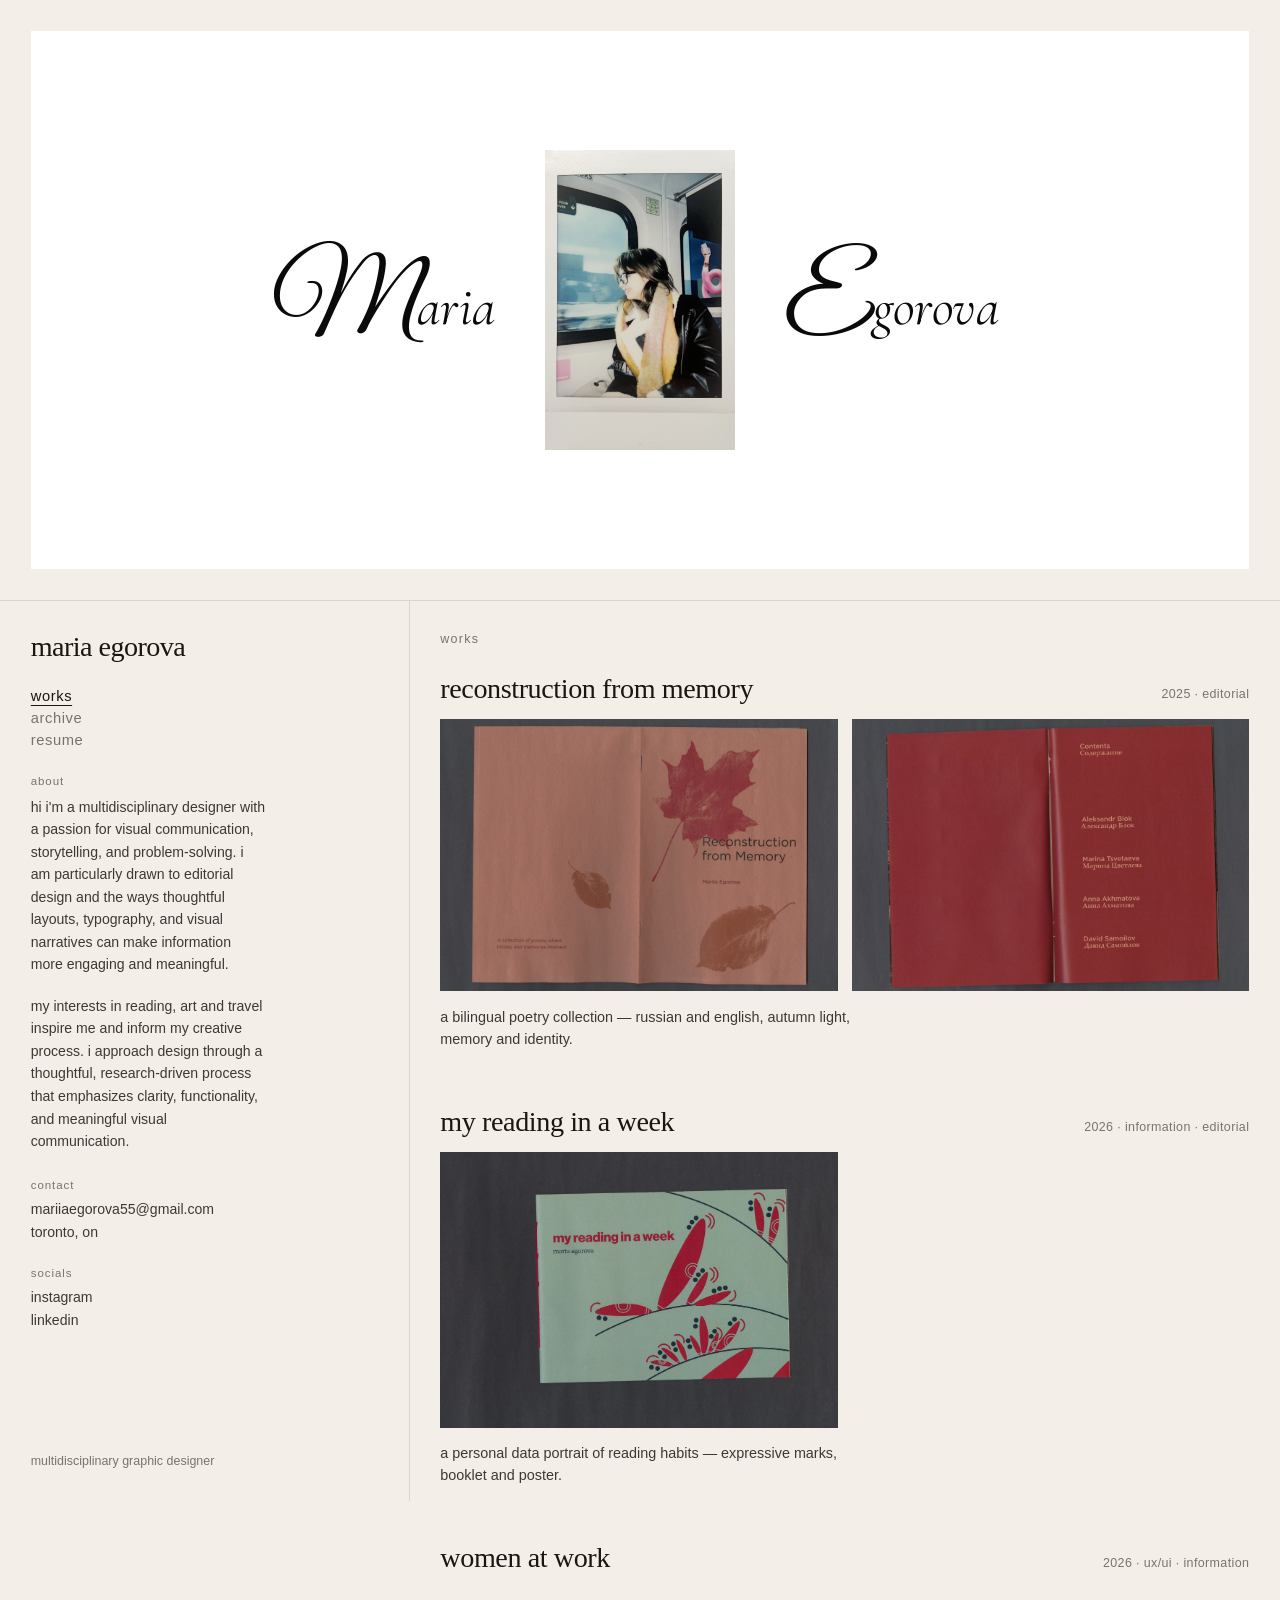
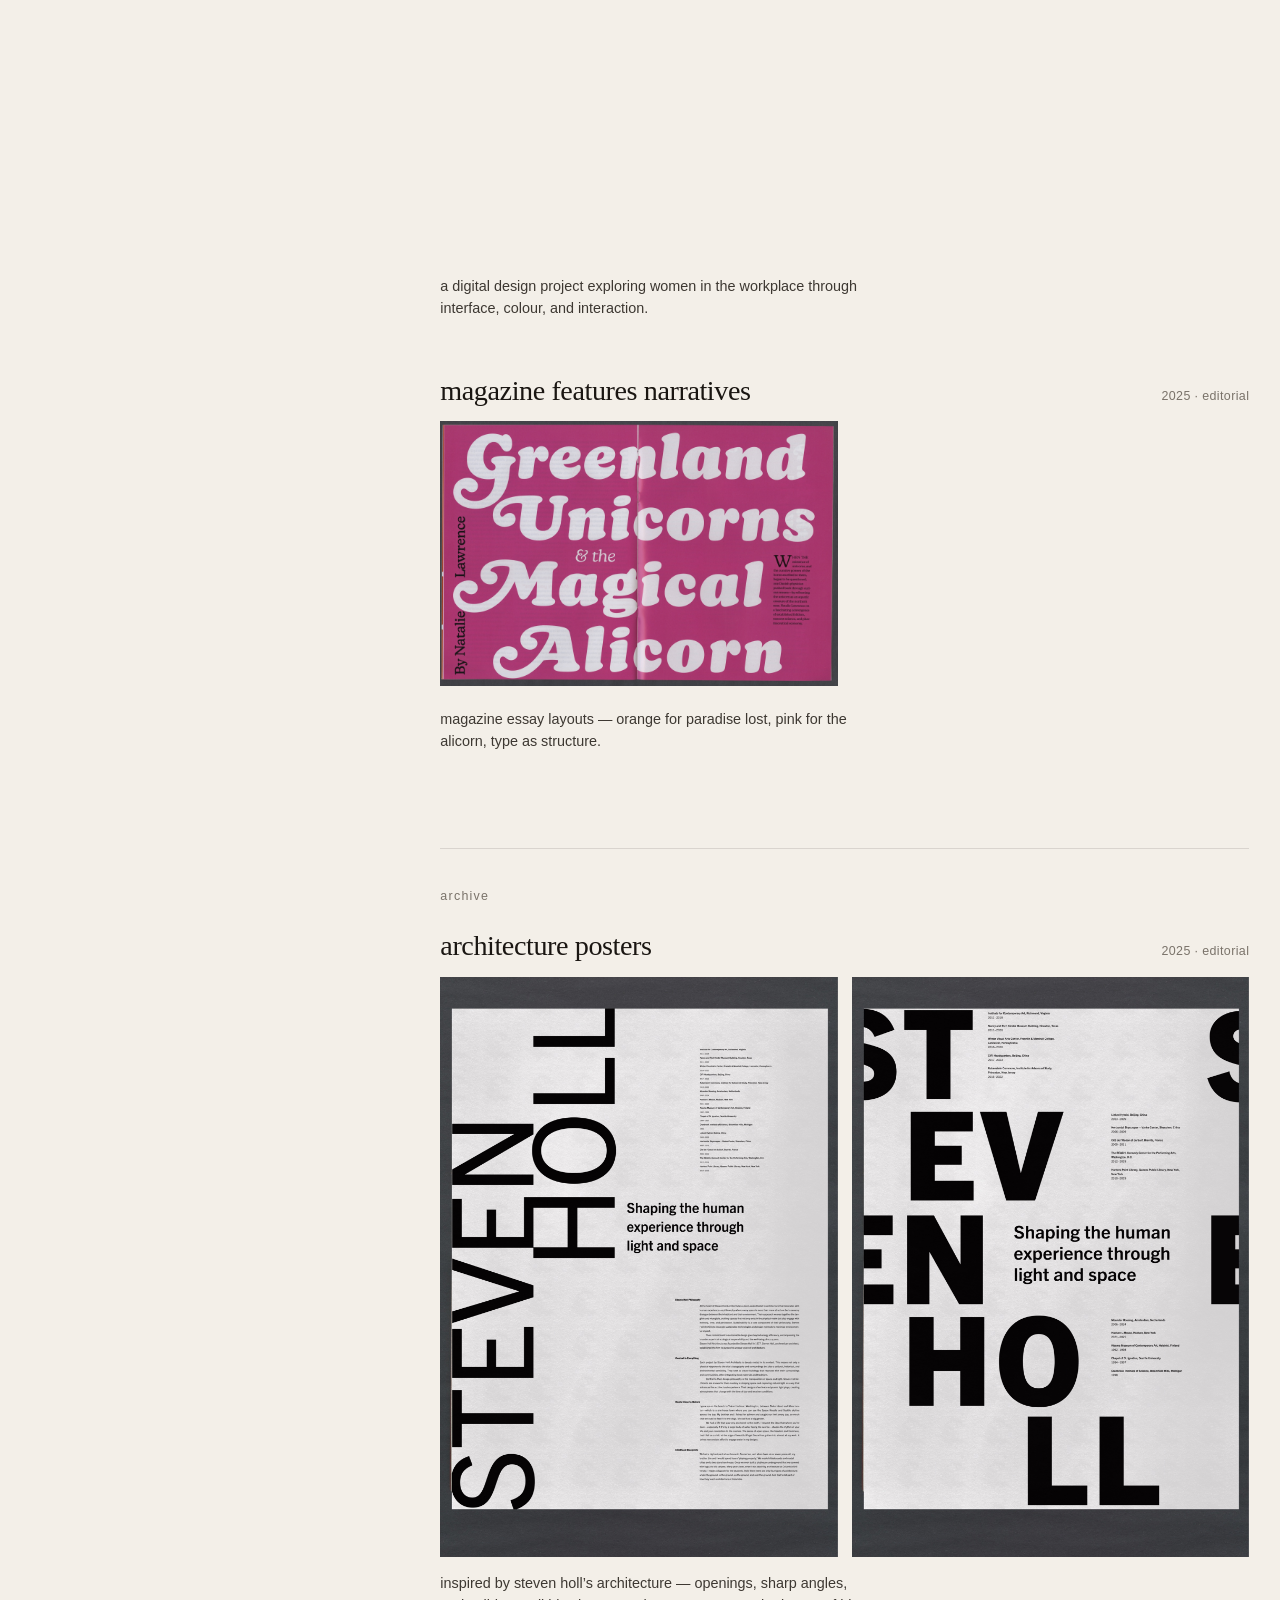
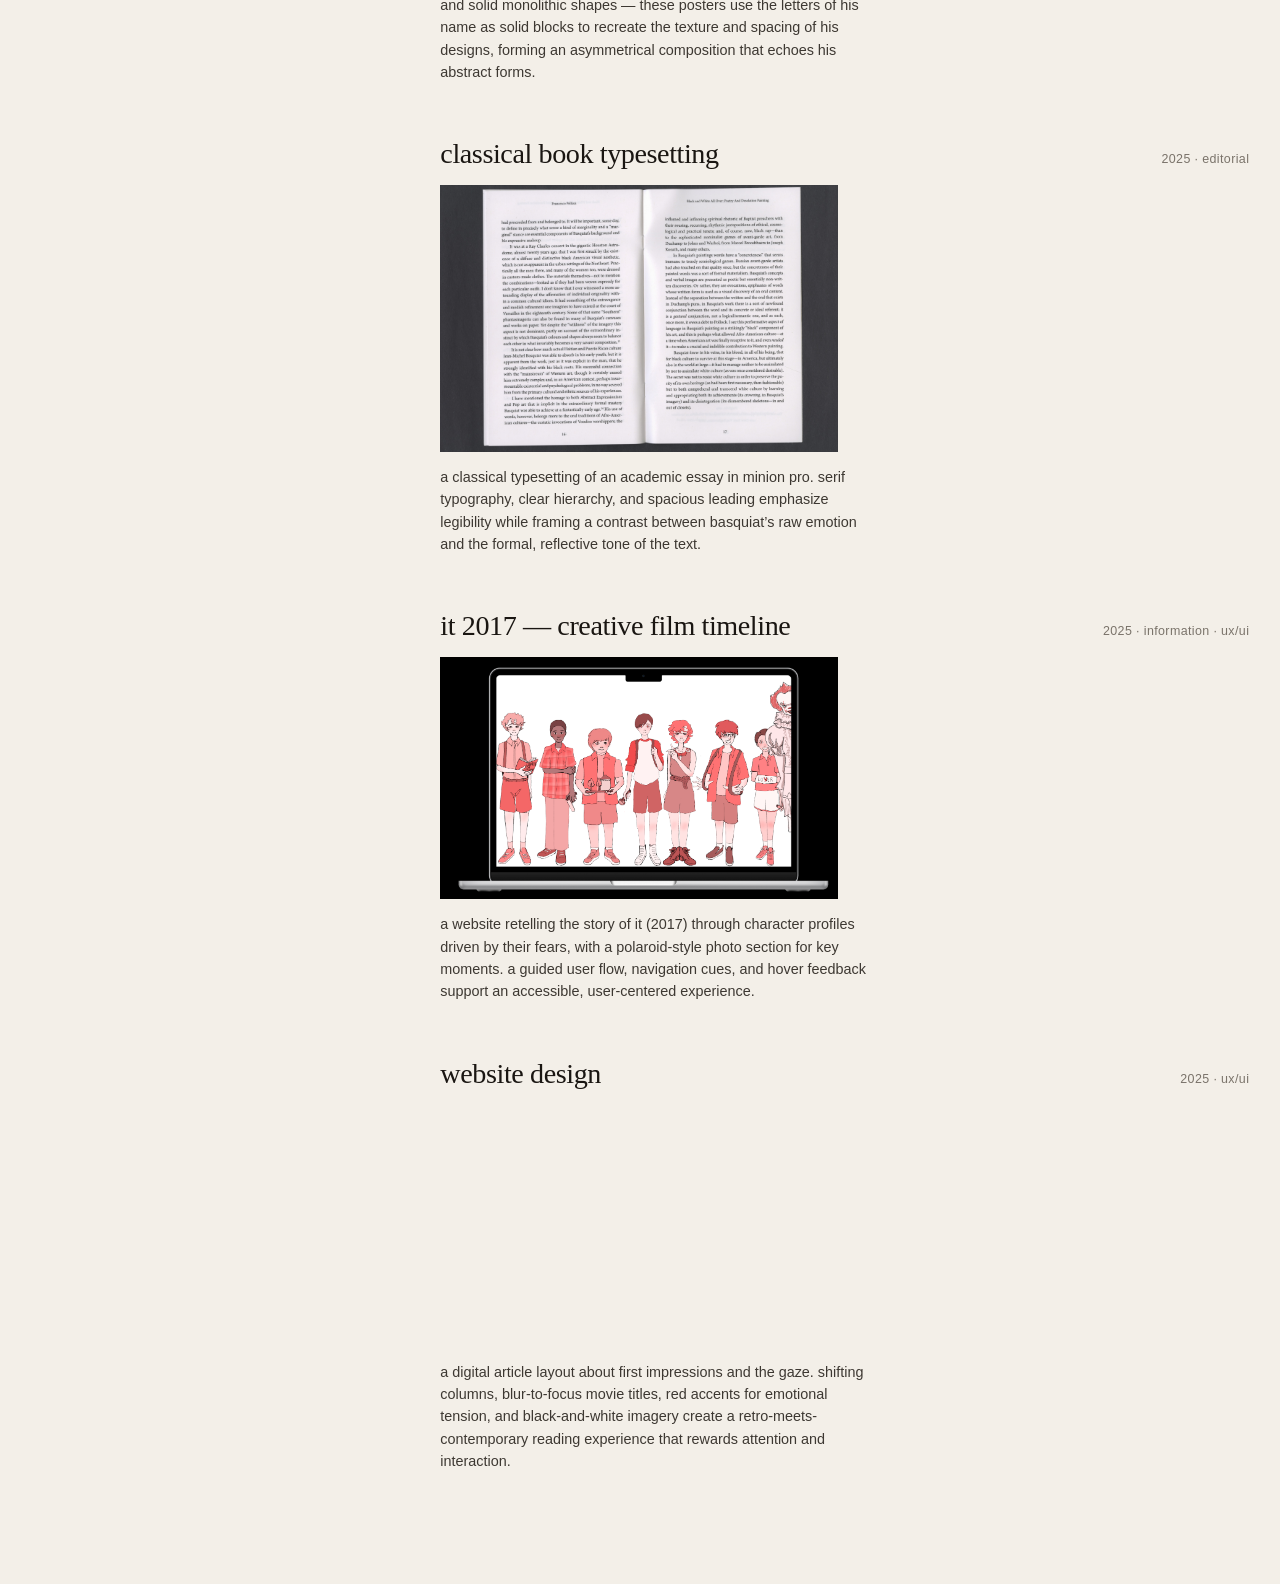
==== commit 877b8efa: "Add files via upload" ====
--- a/index.html
+++ b/index.html
@@ -157,16 +157,6 @@
           <section class="section-marker" id="archive">
             <h2>archive</h2>
 
-            <article class="project project--resume" id="resume">
-              <header class="project__header">
-                <h3 class="project__title">
-                  <a href="resume/Maria_Egorova_Resume.pdf" target="_blank" rel="noopener noreferrer">resume</a>
-                </h3>
-                <span class="project__meta">pdf</span>
-              </header>
-              <p class="project__summary">open maria egorova’s resume. the file opens in the browser, and you can save it from there.</p>
-            </article>
-
             <article class="project project--archive" id="project-architecture-posters">
               <header class="project__header">
                 <h3 class="project__title project__title--static">architecture posters</h3>
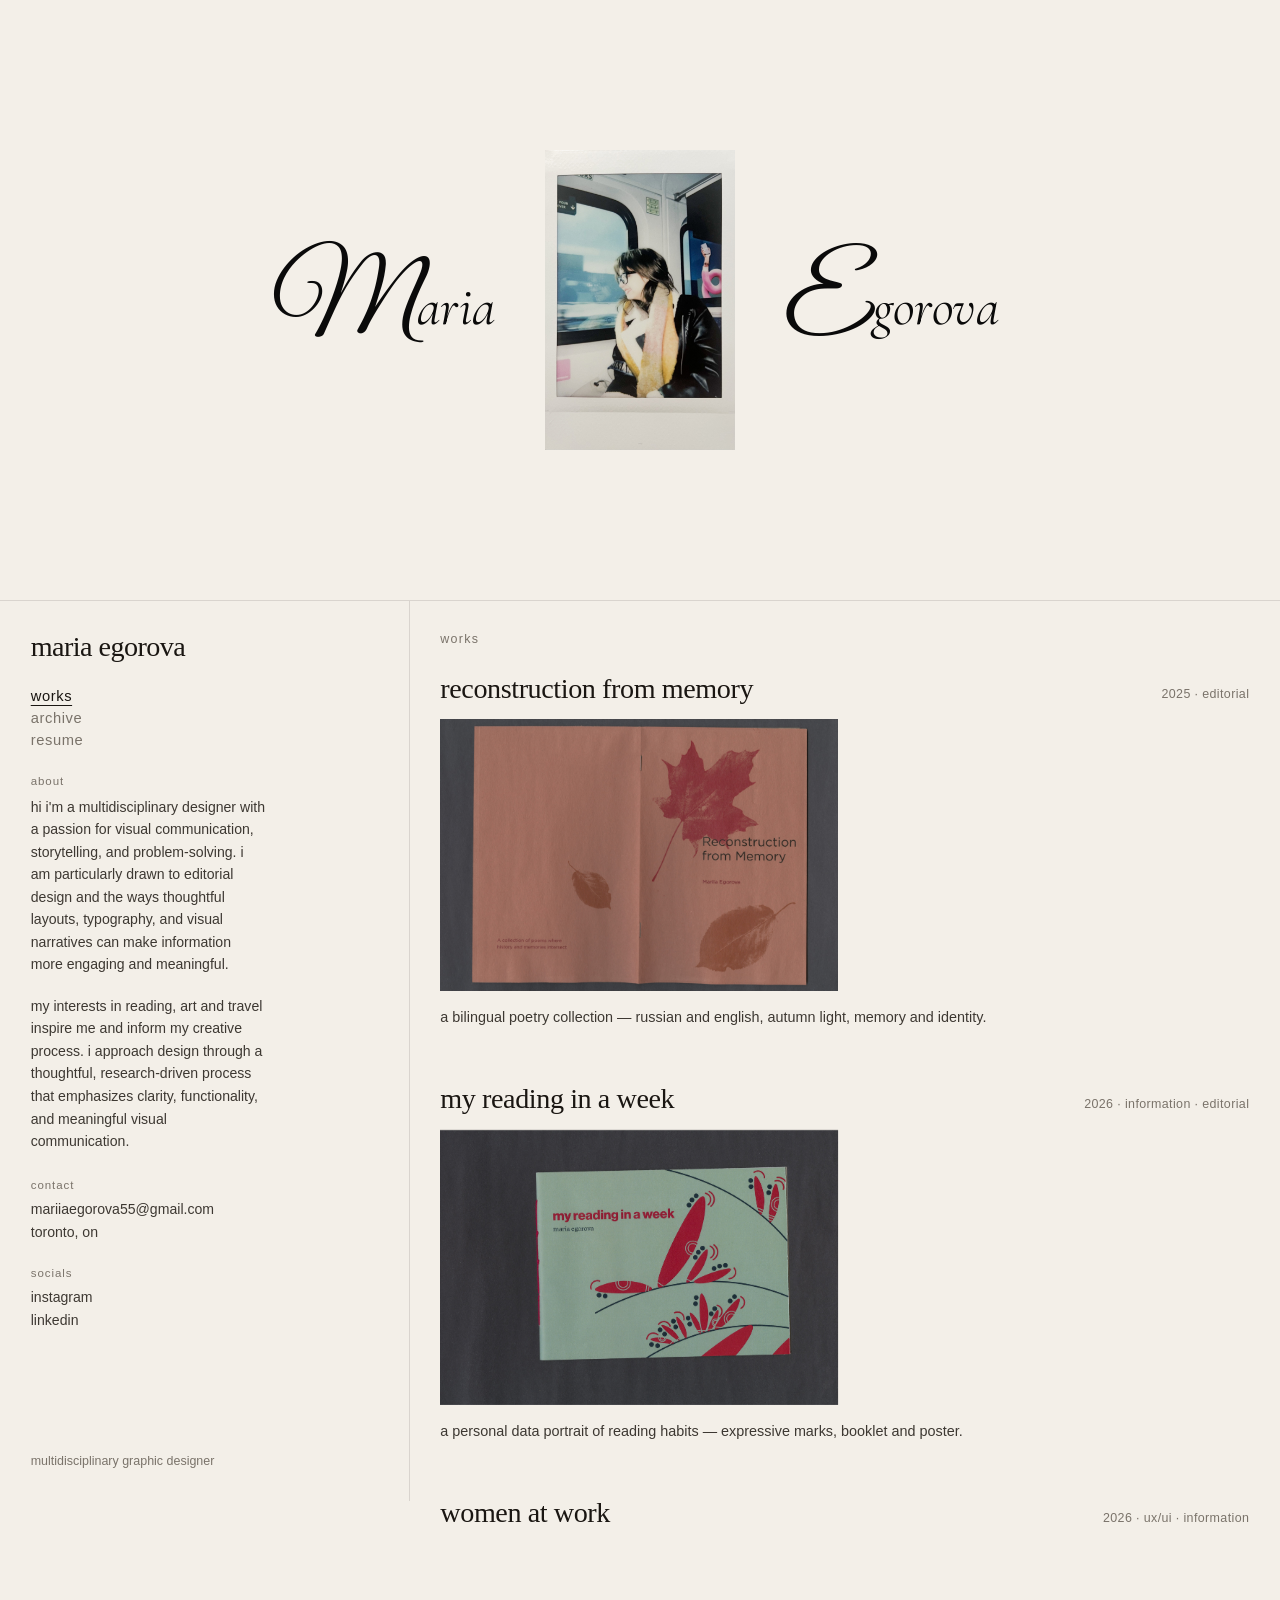
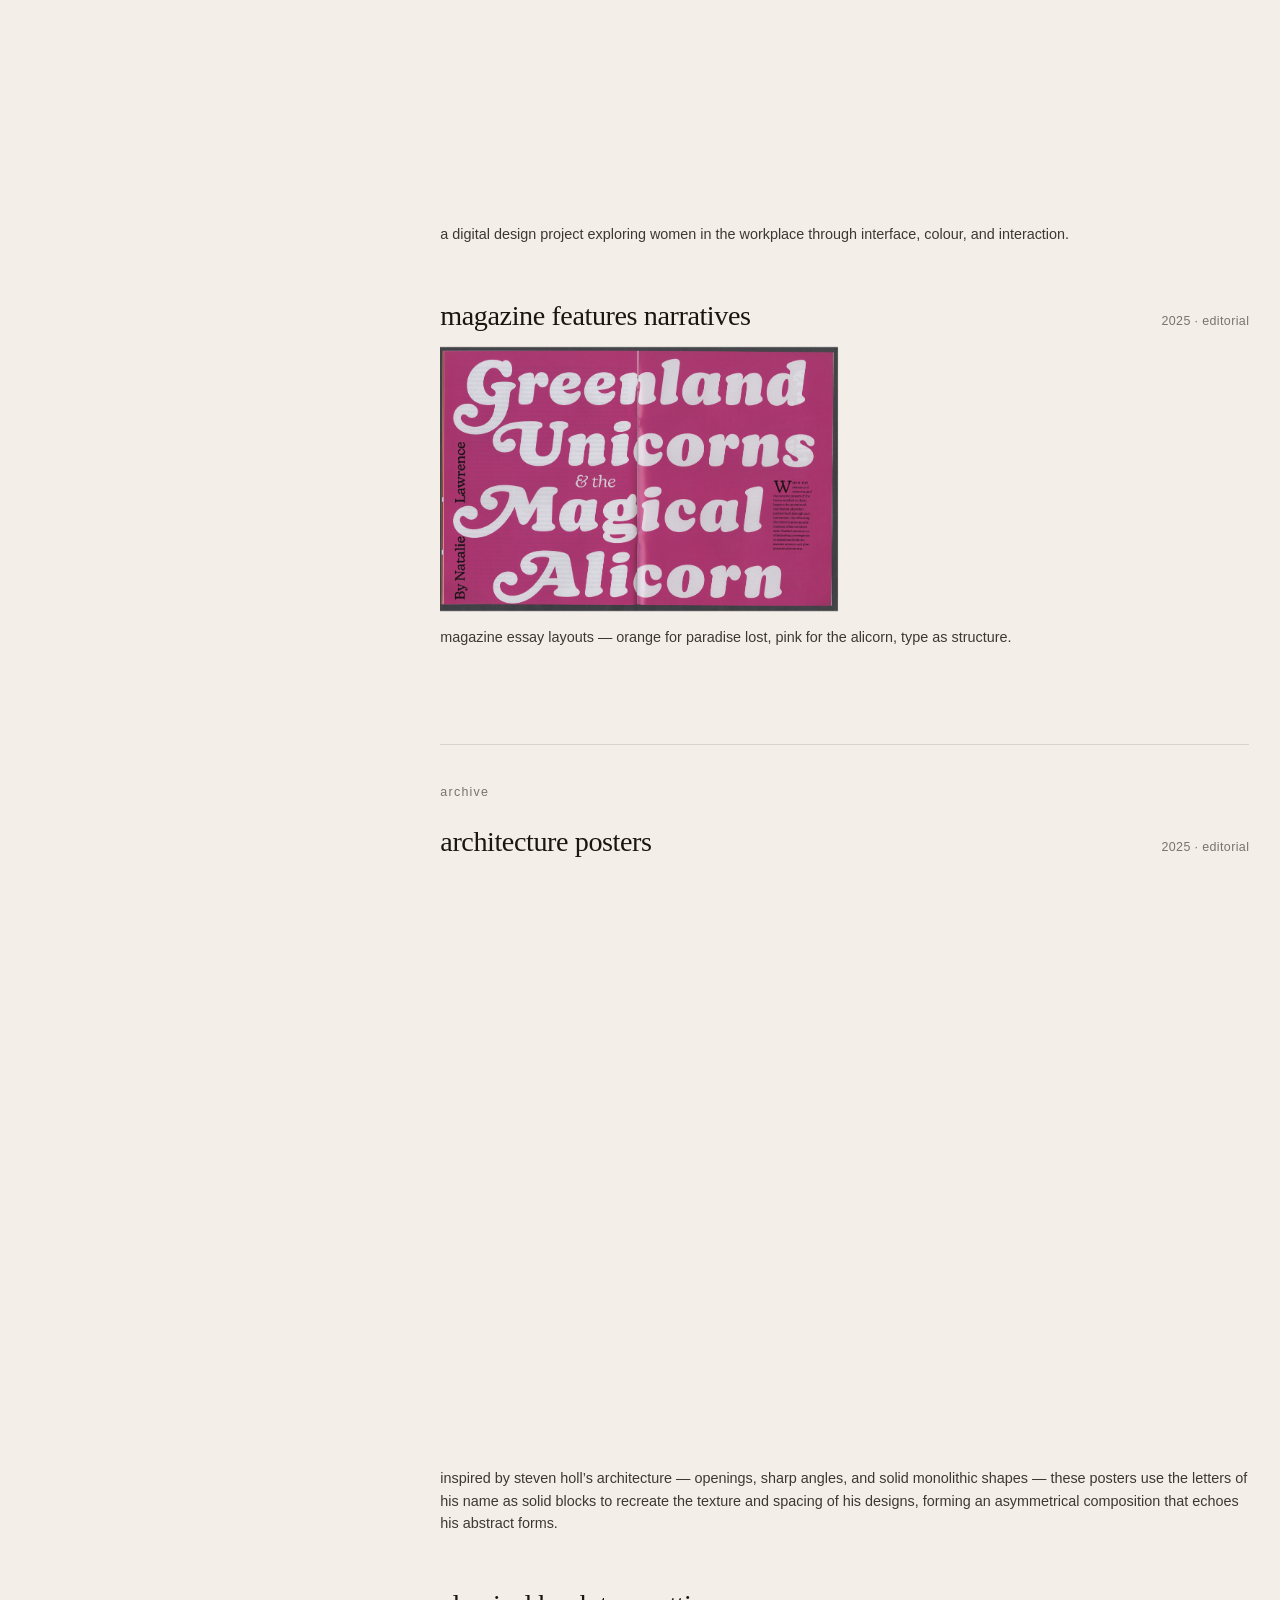
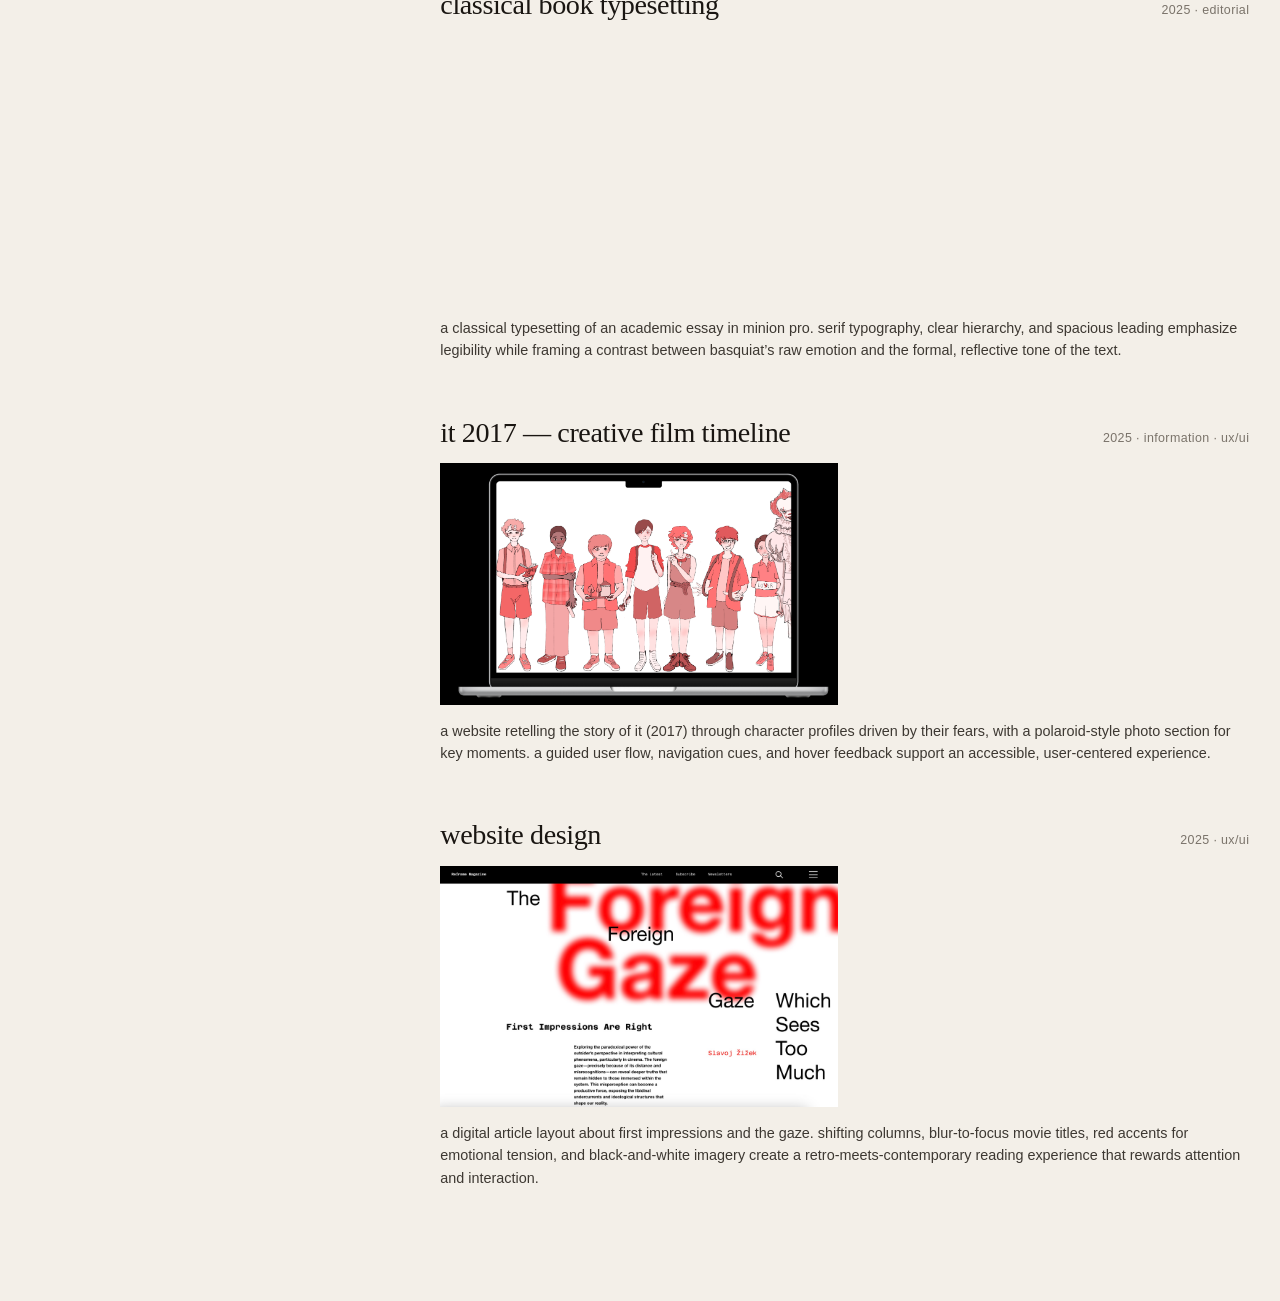
==== commit 083b6950: "Add files via upload" ====
--- a/index.html
+++ b/index.html
@@ -100,14 +100,14 @@
 <img src="images/work/my%20reading%20in%20a%20week%20portfolio/Scan%20%285%29-2.jpg" alt="" decoding="async" loading="lazy" />
 </div>
                 <div class="project__media project__motion" data-motion>
-<img src="images/work/my%20reading%20in%20a%20week%20portfolio/2Q8A8071.jpg" class="is-active" alt="" decoding="async" loading="lazy" />
-<img src="images/work/my%20reading%20in%20a%20week%20portfolio/2Q8A8106.jpg" alt="" decoding="async" loading="lazy" />
-<img src="images/work/my%20reading%20in%20a%20week%20portfolio/Scan%2010%20%284%29.jpg" alt="" decoding="async" loading="lazy" />
-<img src="images/work/my%20reading%20in%20a%20week%20portfolio/Scan%2011%20%282%29.jpg" alt="" decoding="async" loading="lazy" />
-<img src="images/work/my%20reading%20in%20a%20week%20portfolio/Scan%2012-2.jpg" alt="" decoding="async" loading="lazy" />
-<img src="images/work/my%20reading%20in%20a%20week%20portfolio/Scan%2014%20%281%29-2.jpg" alt="" decoding="async" loading="lazy" />
-<img src="images/work/my%20reading%20in%20a%20week%20portfolio/Scan%202%20%283%29.jpg" alt="" decoding="async" loading="lazy" />
-<img src="images/work/my%20reading%20in%20a%20week%20portfolio/Scan%203%20%284%29.jpg" alt="" decoding="async" loading="lazy" />
+<img src="images/work/my%20reading%20in%20a%20week%20portfolio/slideshow/01.jpg" class="is-active" alt="" decoding="async" loading="lazy" />
+<img src="images/work/my%20reading%20in%20a%20week%20portfolio/slideshow/02.jpg" alt="" decoding="async" loading="lazy" />
+<img src="images/work/my%20reading%20in%20a%20week%20portfolio/slideshow/03.jpg" alt="" decoding="async" loading="lazy" />
+<img src="images/work/my%20reading%20in%20a%20week%20portfolio/slideshow/04.jpg" alt="" decoding="async" loading="lazy" />
+<img src="images/work/my%20reading%20in%20a%20week%20portfolio/slideshow/05.jpg" alt="" decoding="async" loading="lazy" />
+<img src="images/work/my%20reading%20in%20a%20week%20portfolio/slideshow/06.jpg" alt="" decoding="async" loading="lazy" />
+<img src="images/work/my%20reading%20in%20a%20week%20portfolio/slideshow/07.jpg" alt="" decoding="async" loading="lazy" />
+<img src="images/work/my%20reading%20in%20a%20week%20portfolio/slideshow/08.jpg" alt="" decoding="async" loading="lazy" />
 </div>
               </div>
               <p class="project__summary">a personal data portrait of reading habits — expressive marks, booklet and poster.</p>
@@ -125,8 +125,8 @@
 <img src="images/work/women%20at%20work%20%28portfolio%29/01%20Free%20Macbook%20Pro%2016%20Mockup%20copy.jpg" alt="" decoding="async" loading="lazy" />
 </div>
                 <div class="project__media project__motion" data-motion>
-<img src="images/work/women%20at%20work%20%28portfolio%29/IMG_4373.jpg" class="is-active" alt="" decoding="async" loading="lazy" />
-<img src="images/work/women%20at%20work%20%28portfolio%29/IMG_4374.jpg" alt="" decoding="async" loading="lazy" />
+<img src="images/work/women%20at%20work%20%28portfolio%29/slideshow/01.jpg" class="is-active" alt="" decoding="async" loading="lazy" />
+<img src="images/work/women%20at%20work%20%28portfolio%29/slideshow/02.jpg" alt="" decoding="async" loading="lazy" />
 </div>
               </div>
               <p class="project__summary">a digital design project exploring women in the workplace through interface, colour, and interaction.</p>
@@ -144,11 +144,11 @@
 <img src="images/work/magazine%20spread%20designs/Scan%2050.jpg" alt="" decoding="async" loading="lazy" />
 </div>
                 <div class="project__media project__motion" data-motion>
-<img src="images/work/magazine%20spread%20designs/Scan%2012.jpg" class="is-active" alt="" decoding="async" loading="lazy" />
-<img src="images/work/magazine%20spread%20designs/Scan%2048.jpg" alt="" decoding="async" loading="lazy" />
-<img src="images/work/magazine%20spread%20designs/Scan%2051.jpg" alt="" decoding="async" loading="lazy" />
-<img src="images/work/magazine%20spread%20designs/Scan%2052.jpg" alt="" decoding="async" loading="lazy" />
-<img src="images/work/magazine%20spread%20designs/Scan%2054.jpg" alt="" decoding="async" loading="lazy" />
+<img src="images/work/magazine%20spread%20designs/slideshow/01.jpg" class="is-active" alt="" decoding="async" loading="lazy" />
+<img src="images/work/magazine%20spread%20designs/slideshow/02.jpg" alt="" decoding="async" loading="lazy" />
+<img src="images/work/magazine%20spread%20designs/slideshow/03.jpg" alt="" decoding="async" loading="lazy" />
+<img src="images/work/magazine%20spread%20designs/slideshow/04.jpg" alt="" decoding="async" loading="lazy" />
+<img src="images/work/magazine%20spread%20designs/slideshow/05.jpg" alt="" decoding="async" loading="lazy" />
 </div>
               </div>
               <p class="project__summary">magazine essay layouts — orange for paradise lost, pink for the alicorn, type as structure.</p>
--- a/css/styles.css
+++ b/css/styles.css
@@ -83,7 +83,7 @@
   flex: 1;
   margin: var(--pad);
   min-height: 0;
-  background: #fff;
+  background: var(--bg);
   overflow: hidden;
   position: relative;
   display: flex;
@@ -310,9 +310,10 @@
 /* ========== PROJECTS ========== */
 
 .project {
-  display: flex;
-  flex-direction: column;
-  gap: 0.9rem;
+  display: grid;
+  grid-template-columns: 1fr 1fr;
+  column-gap: 0.85rem;
+  row-gap: 0.9rem;
   scroll-margin-top: 1.5rem;
 }
 
@@ -321,6 +322,7 @@
 }
 
 .project__header {
+  grid-column: 1 / -1;
   display: flex;
   flex-wrap: wrap;
   align-items: baseline;
@@ -365,10 +367,7 @@
 }
 
 .project__pair {
-  display: grid;
-  grid-template-columns: 1fr 1fr;
-  gap: 0.85rem;
-  align-items: start;
+  display: contents;
 }
 
 .project__media {
@@ -403,11 +402,12 @@
 }
 
 .project__summary {
+  grid-column: 1 / -1;
   margin: 0;
   font-size: 0.9rem;
   line-height: 1.55;
   color: var(--ink-soft);
-  max-width: 54ch;
+  max-width: none;
   font-weight: 300;
 }
 
@@ -658,11 +658,15 @@
     gap: 0.75rem 1.35rem;
   }
 
-  .project__pair,
+  .project,
   .detail__hero,
   .detail__gallery,
   .detail__body {
     grid-template-columns: 1fr;
+  }
+
+  .project__summary {
+    grid-column: 1 / -1;
   }
 
   .landing__compose {
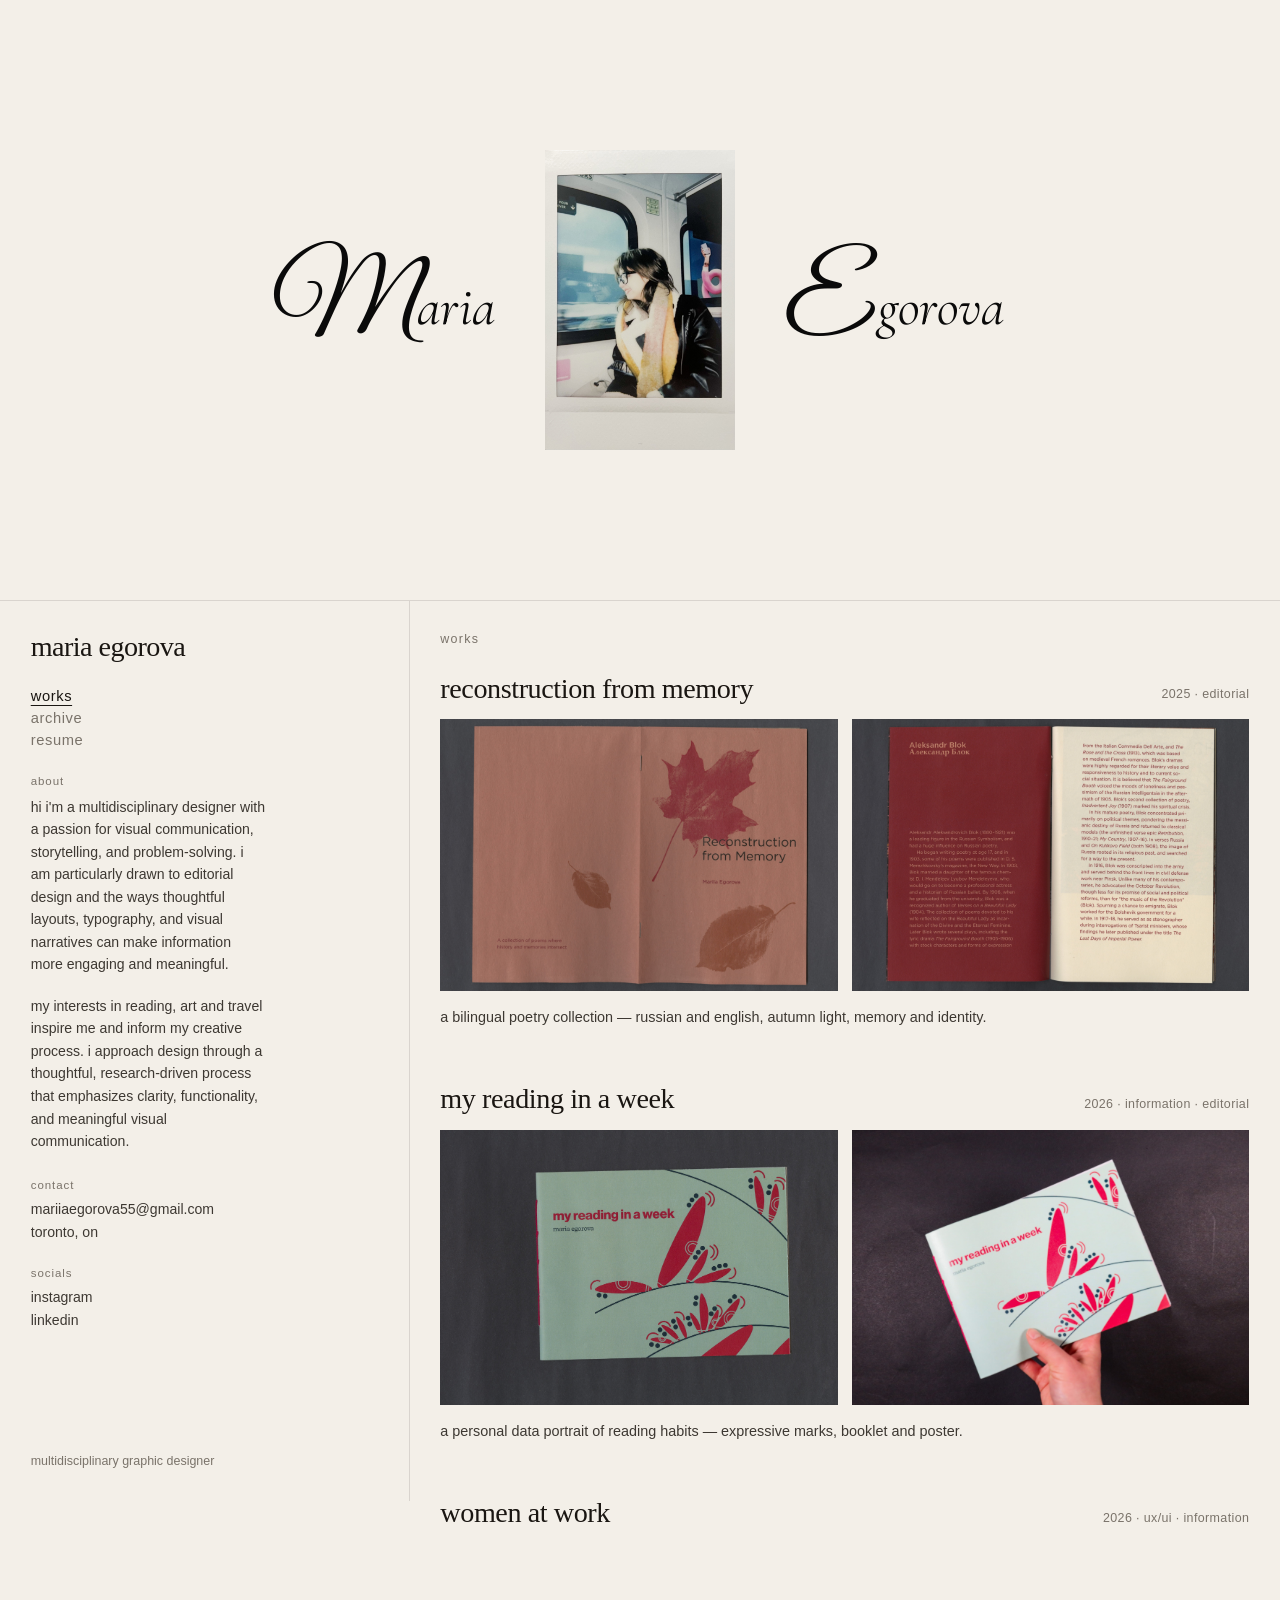
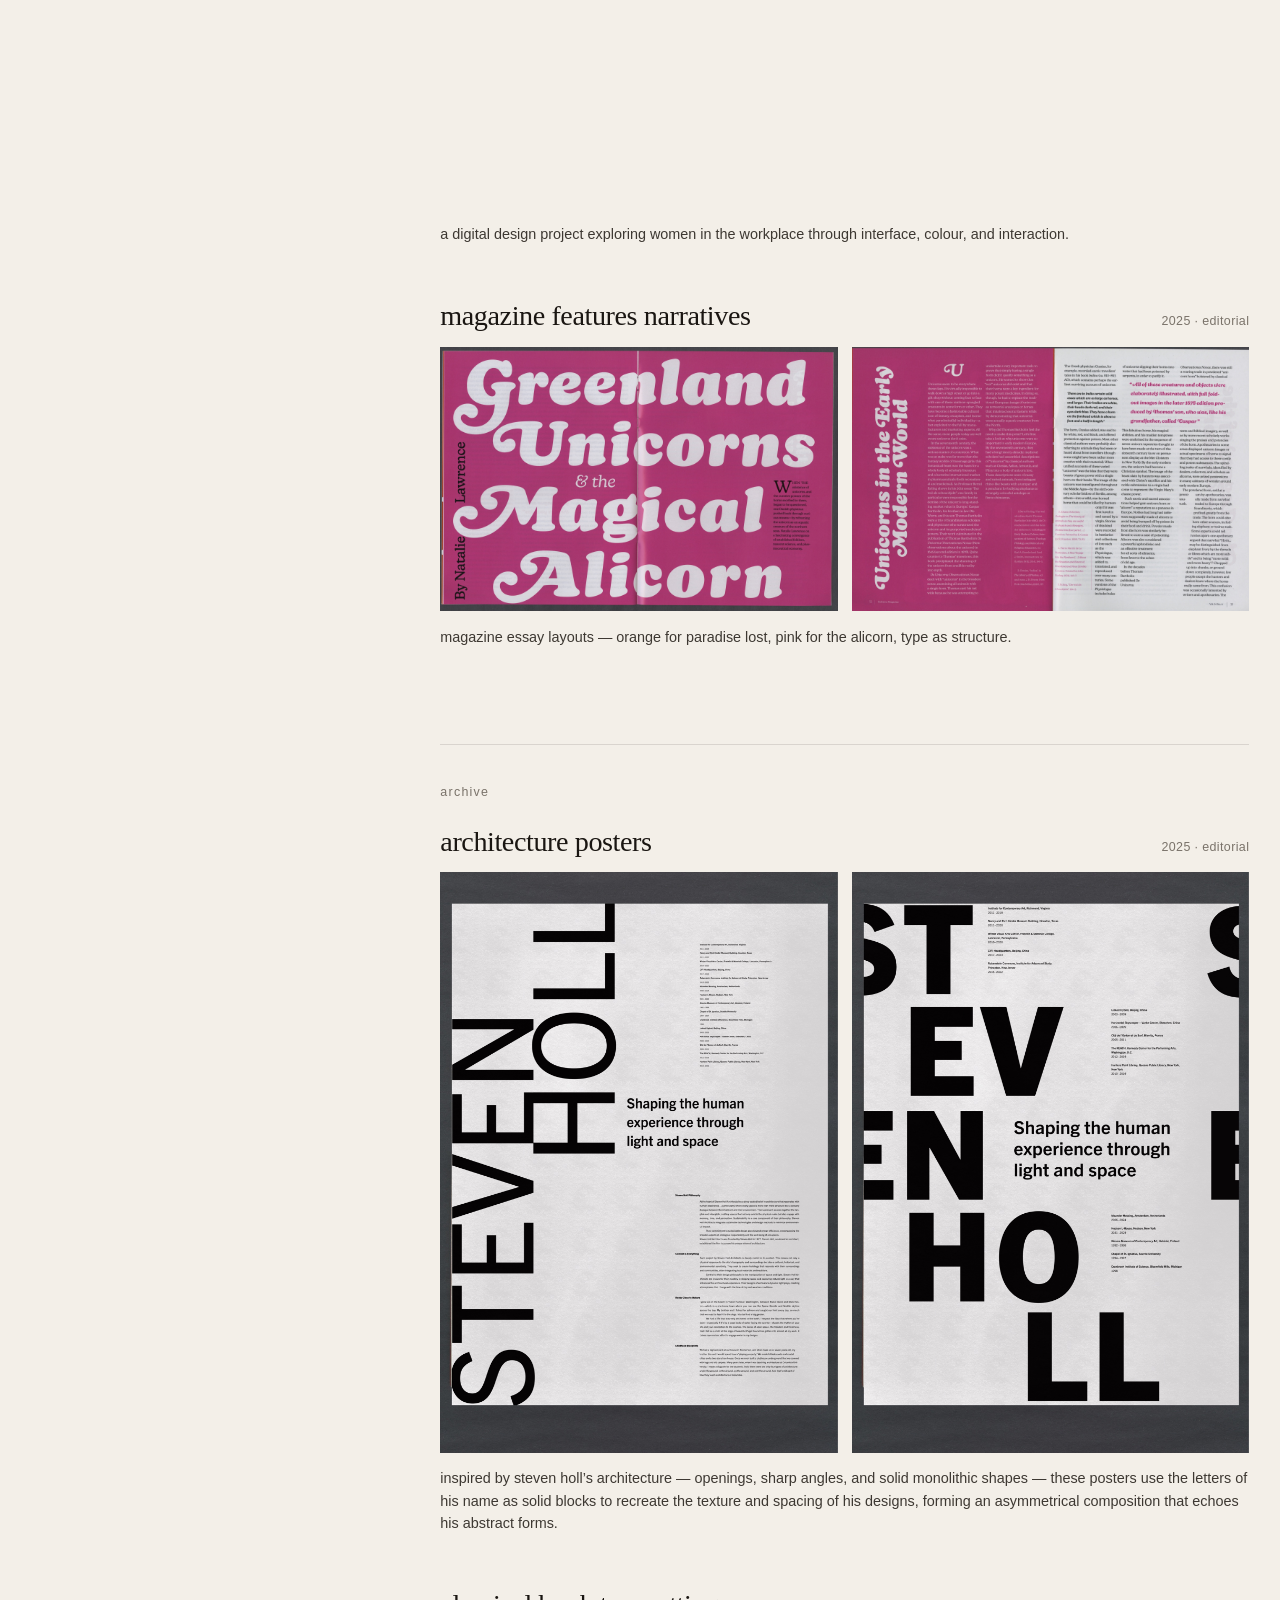
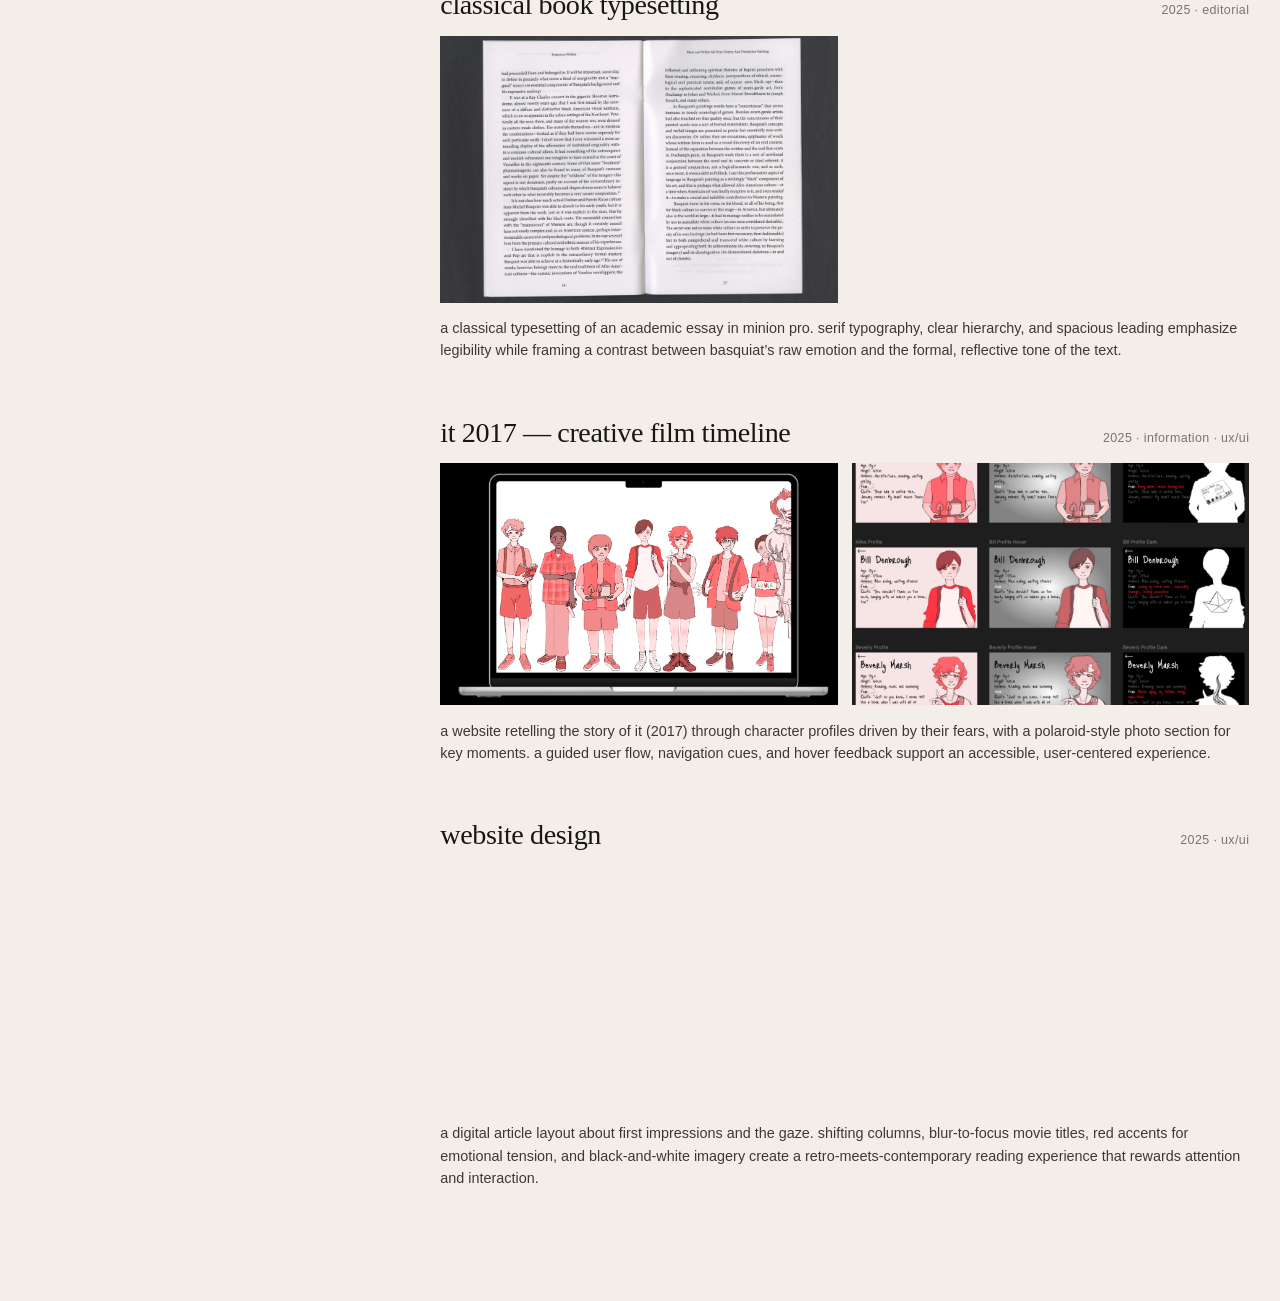
==== commit 2d5e1bbe: "Add files via upload" ====
--- a/index.html
+++ b/index.html
@@ -8,7 +8,7 @@
     <link rel="preconnect" href="https://fonts.googleapis.com" />
     <link rel="preconnect" href="https://fonts.gstatic.com" crossorigin />
     <link href="https://fonts.googleapis.com/css2?family=Cormorant+Garamond:ital,wght@0,400;0,500;1,400;1,500&family=Great+Vibes&display=swap" rel="stylesheet" />
-    <link rel="stylesheet" href="css/styles.css" />
+    <link rel="stylesheet" href="css/styles.css?v=2" />
   </head>
   <body>
     <!-- top 2/3: name + polaroid banner (type/position inspo); bottom 1/3 peeks portfolio -->
--- a/css/styles.css
+++ b/css/styles.css
@@ -149,6 +149,11 @@
   margin-left: 0.02em;
 }
 
+/* small gap between the script E and "gorova" */
+.landing__name--right .landing__rest {
+  margin-left: 0.12em;
+}
+
 .landing__polaroid {
   margin: 0;
   width: min(22vw, 200px);
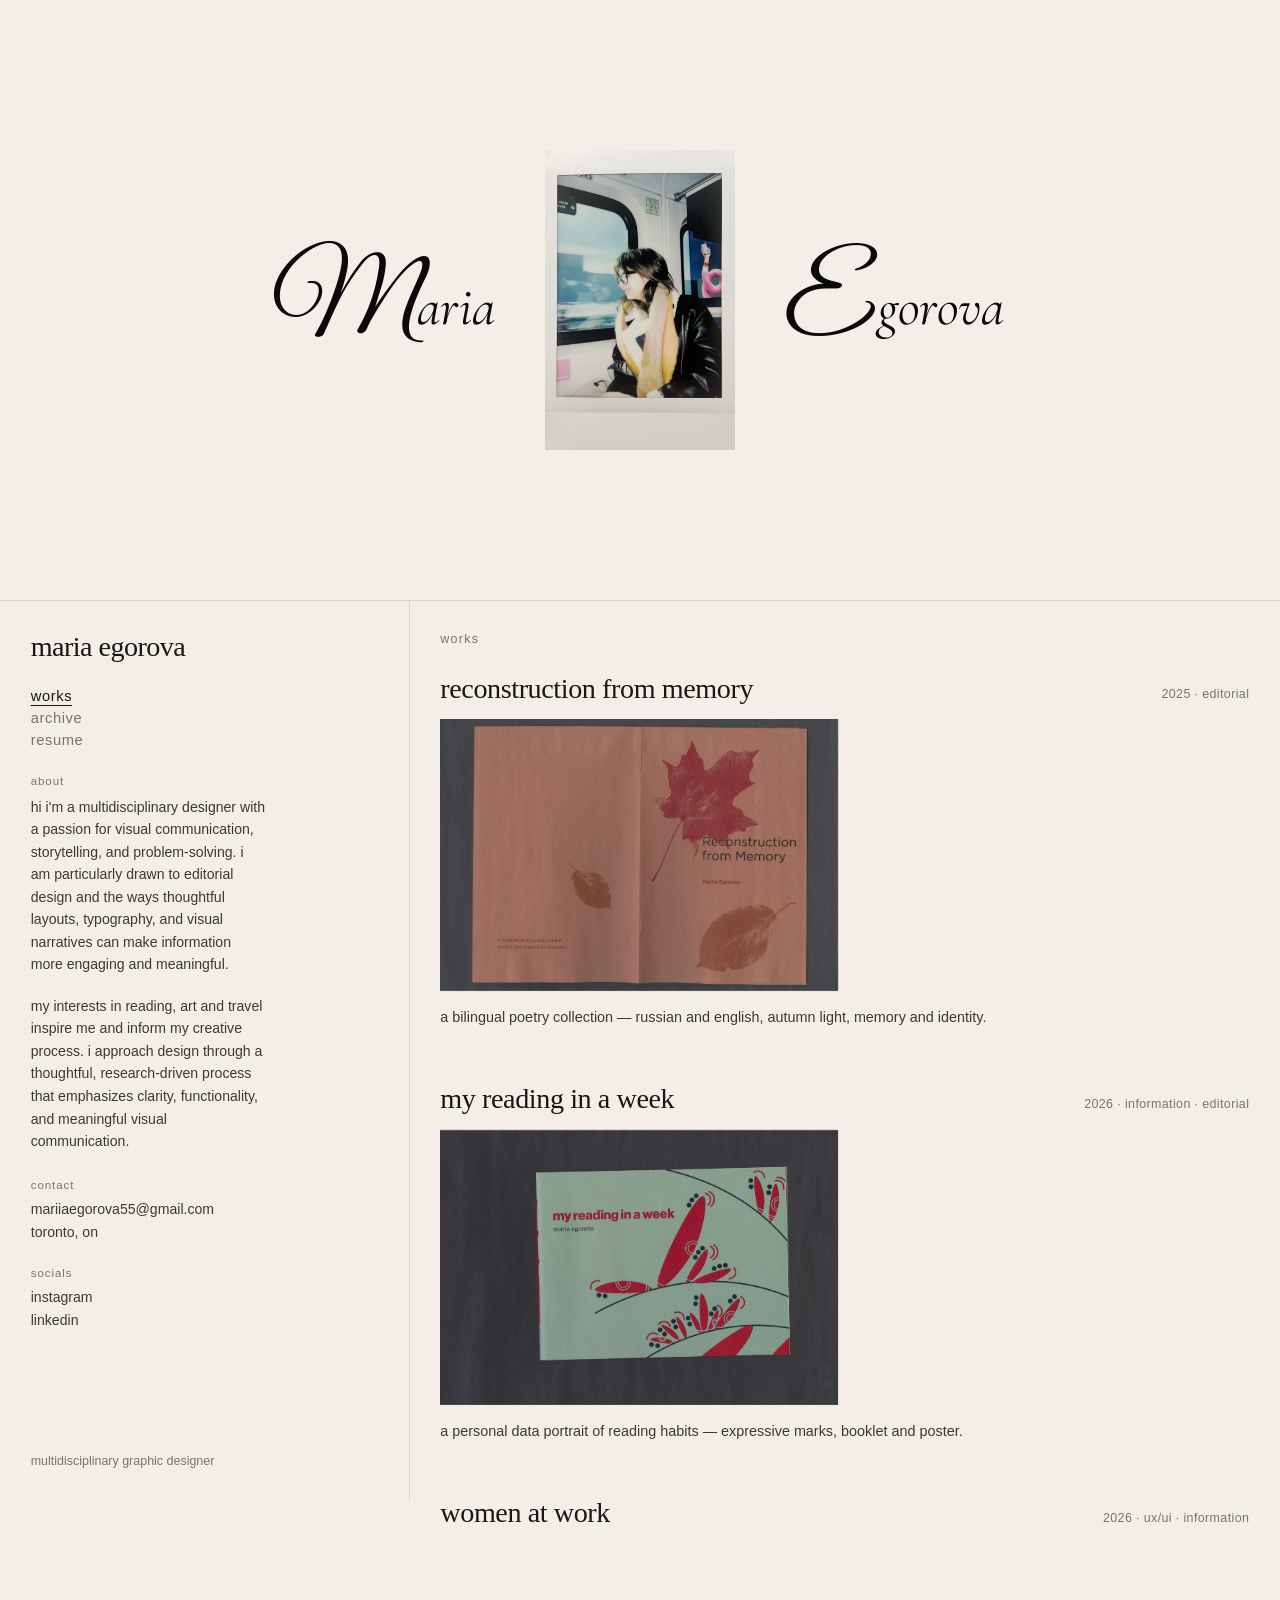
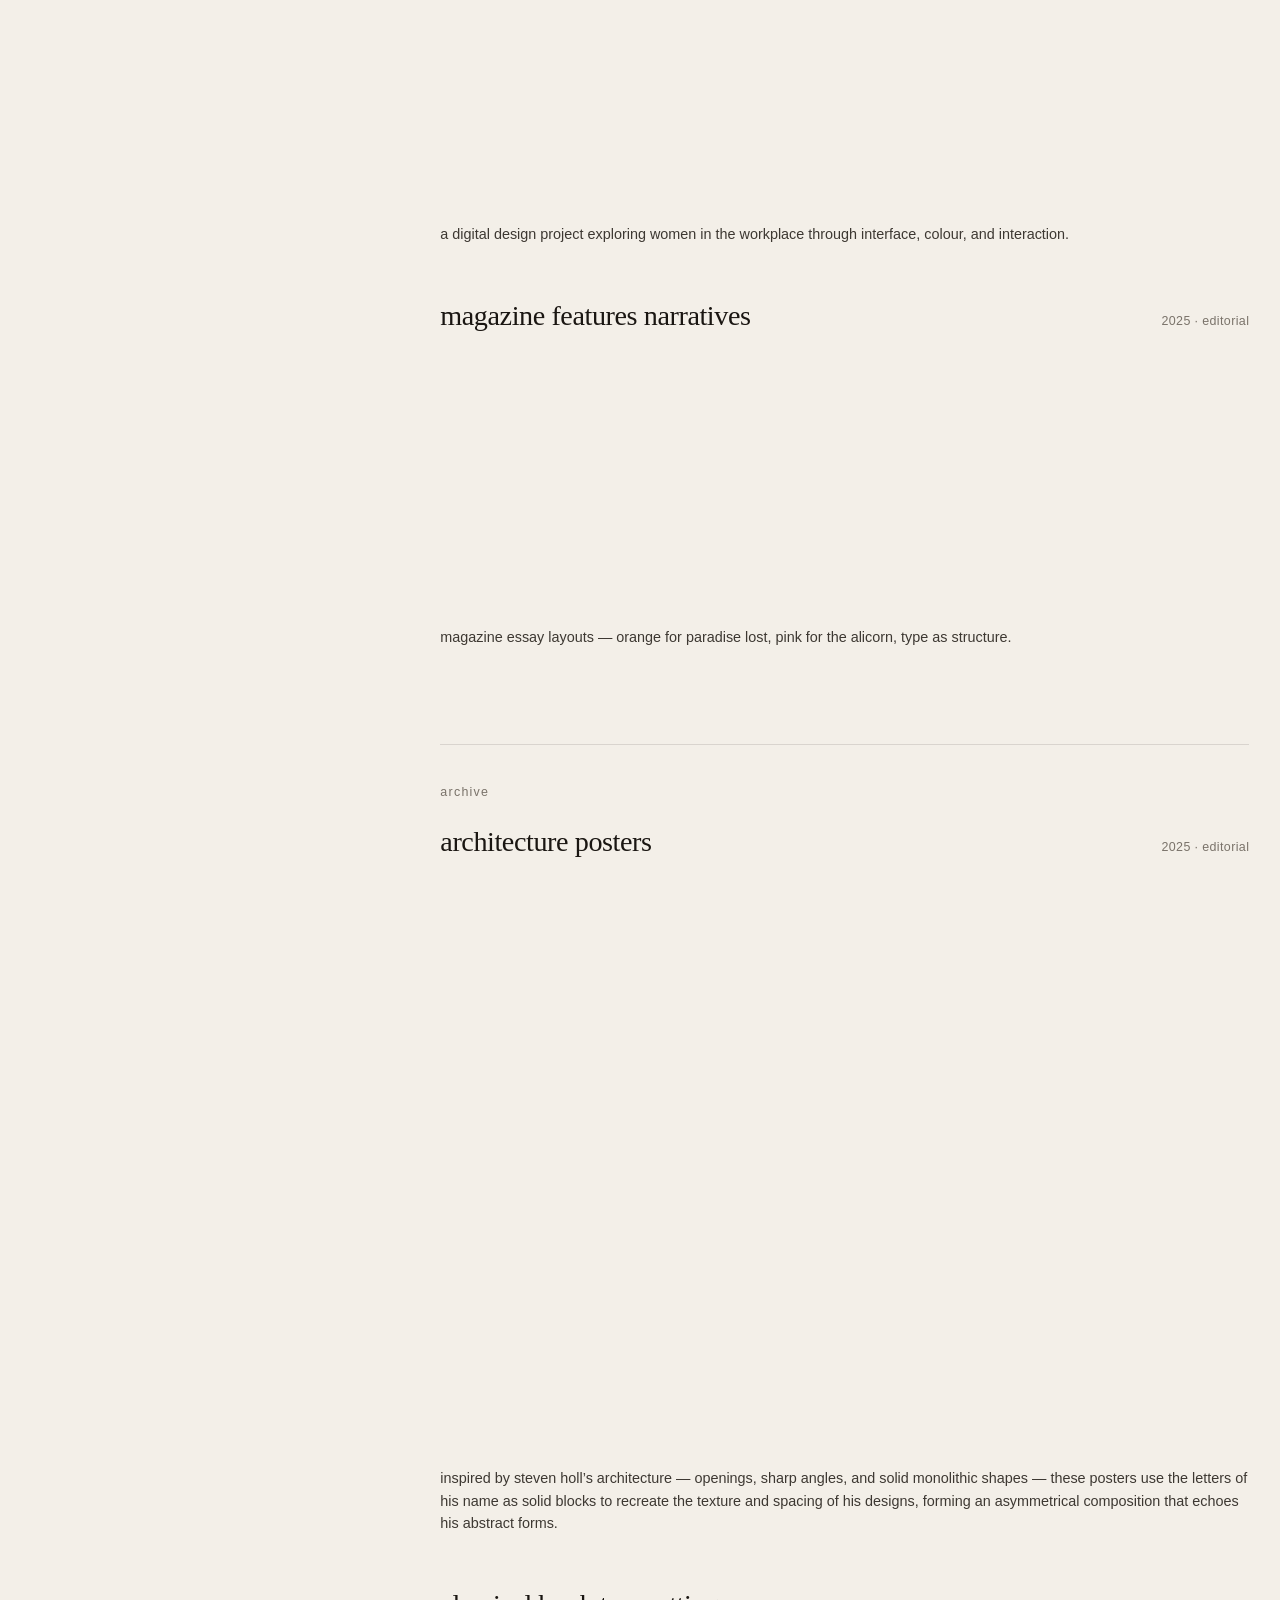
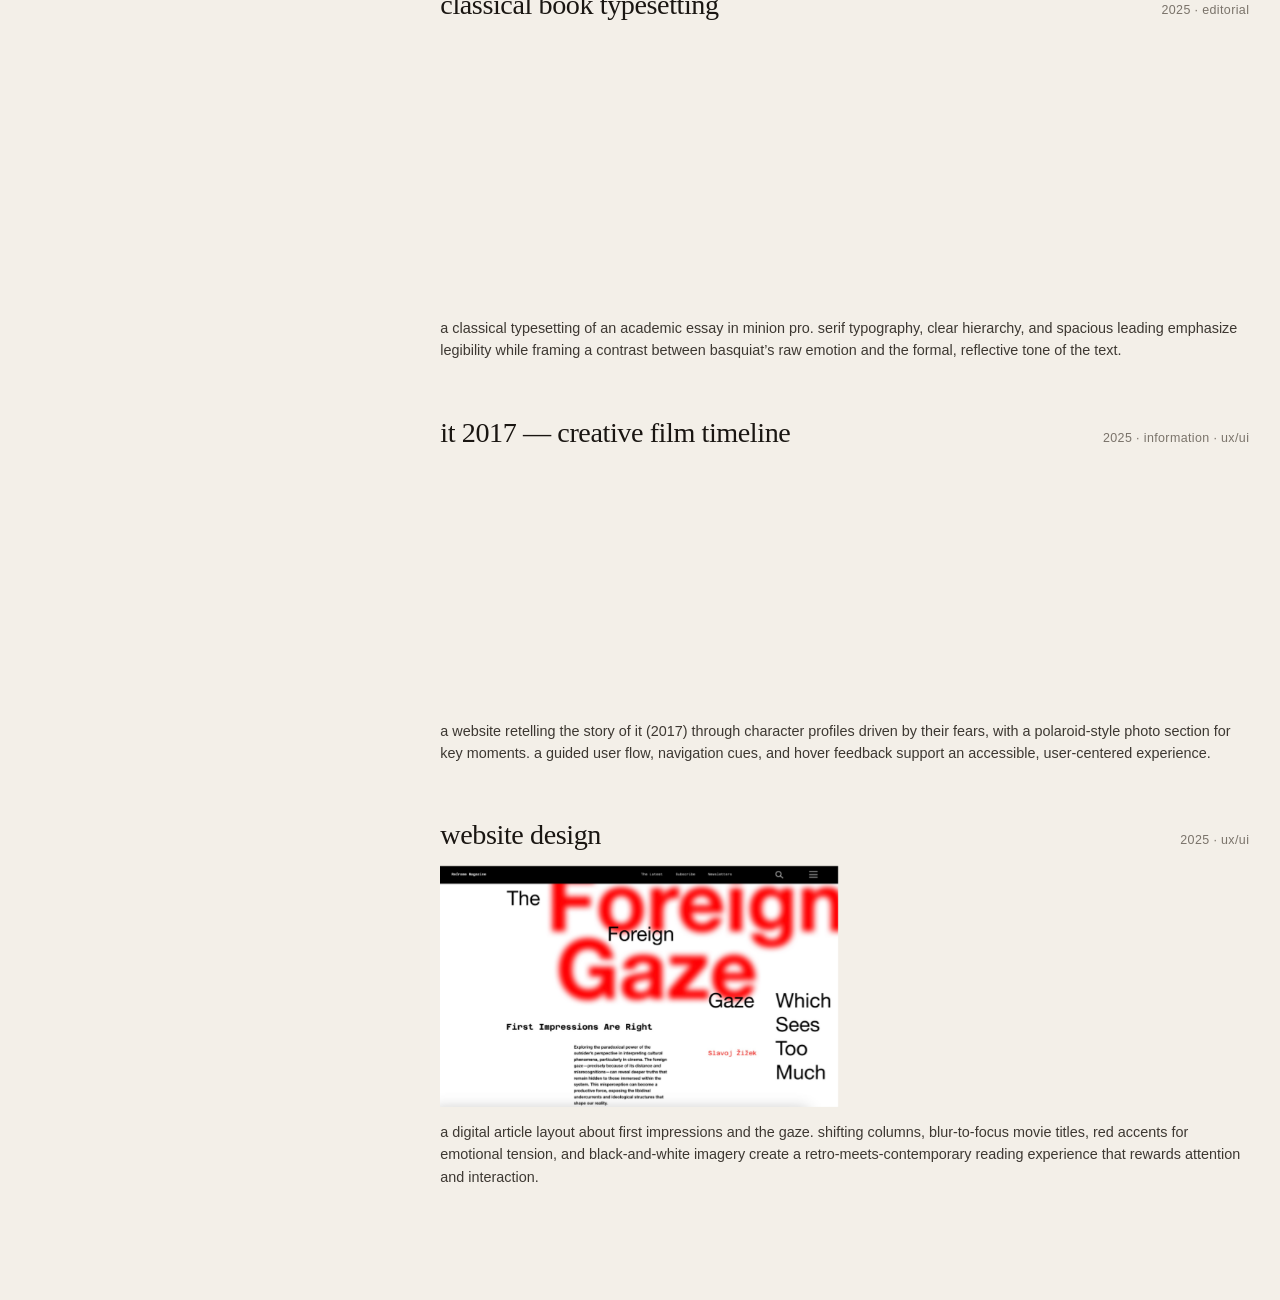
==== commit 6e8ec92e: "Update index.html" ====
--- a/index.html
+++ b/index.html
@@ -8,7 +8,7 @@
     <link rel="preconnect" href="https://fonts.googleapis.com" />
     <link rel="preconnect" href="https://fonts.gstatic.com" crossorigin />
     <link href="https://fonts.googleapis.com/css2?family=Cormorant+Garamond:ital,wght@0,400;0,500;1,400;1,500&family=Great+Vibes&display=swap" rel="stylesheet" />
-    <link rel="stylesheet" href="css/styles.css?v=2" />
+    <link rel="stylesheet" href="css/styles.css?v=3" />
   </head>
   <body>
     <!-- top 2/3: name + polaroid banner (type/position inspo); bottom 1/3 peeks portfolio -->
@@ -72,17 +72,17 @@
               </header>
               <div class="project__pair">
                 <div class="project__media">
-<img src="images/work/reconstruction%20from%20memory%20%28portfolio%29/Scan%2013.jpg" alt="" decoding="async" loading="lazy" />
-</div>
-                <div class="project__media project__motion" data-motion>
-<img src="images/work/reconstruction%20from%20memory%20%28portfolio%29/Scan%2014.jpg" class="is-active" alt="" decoding="async" loading="lazy" />
-<img src="images/work/reconstruction%20from%20memory%20%28portfolio%29/Scan%2015.jpg" alt="" decoding="async" loading="lazy" />
-<img src="images/work/reconstruction%20from%20memory%20%28portfolio%29/Scan%2016.jpg" alt="" decoding="async" loading="lazy" />
-<img src="images/work/reconstruction%20from%20memory%20%28portfolio%29/Scan%2017.jpg" alt="" decoding="async" loading="lazy" />
-<img src="images/work/reconstruction%20from%20memory%20%28portfolio%29/Scan%2018.jpg" alt="" decoding="async" loading="lazy" />
-<img src="images/work/reconstruction%20from%20memory%20%28portfolio%29/Scan%2019.jpg" alt="" decoding="async" loading="lazy" />
-<img src="images/work/reconstruction%20from%20memory%20%28portfolio%29/Scan%2022.jpg" alt="" decoding="async" loading="lazy" />
-<img src="images/work/reconstruction%20from%20memory%20%28portfolio%29/Scan%2023.jpg" alt="" decoding="async" loading="lazy" />
+<img src="images/work/reconstruction%20from%20memory%20%28portfolio%29/Scan%2013.jpg" alt="" decoding="async" fetchpriority="high" width="2200" height="1507">
+</div>
+                <div class="project__media project__motion" data-motion style="aspect-ratio: 2200 / 1507">
+<img src="images/work/reconstruction%20from%20memory%20%28portfolio%29/Scan%2014.jpg" class="is-active" alt="" decoding="async" fetchpriority="high" width="2200" height="1507">
+<img data-src="images/work/reconstruction%20from%20memory%20%28portfolio%29/Scan%2015.jpg" alt="" decoding="async" />
+<img data-src="images/work/reconstruction%20from%20memory%20%28portfolio%29/Scan%2016.jpg" alt="" decoding="async" />
+<img data-src="images/work/reconstruction%20from%20memory%20%28portfolio%29/Scan%2017.jpg" alt="" decoding="async" />
+<img data-src="images/work/reconstruction%20from%20memory%20%28portfolio%29/Scan%2018.jpg" alt="" decoding="async" />
+<img data-src="images/work/reconstruction%20from%20memory%20%28portfolio%29/Scan%2019.jpg" alt="" decoding="async" />
+<img data-src="images/work/reconstruction%20from%20memory%20%28portfolio%29/Scan%2022.jpg" alt="" decoding="async" />
+<img data-src="images/work/reconstruction%20from%20memory%20%28portfolio%29/Scan%2023.jpg" alt="" decoding="async" />
 </div>
               </div>
               <p class="project__summary">a bilingual poetry collection — russian and english, autumn light, memory and identity.</p>
@@ -97,17 +97,17 @@
               </header>
               <div class="project__pair">
                 <div class="project__media">
-<img src="images/work/my%20reading%20in%20a%20week%20portfolio/Scan%20%285%29-2.jpg" alt="" decoding="async" loading="lazy" />
-</div>
-                <div class="project__media project__motion" data-motion>
-<img src="images/work/my%20reading%20in%20a%20week%20portfolio/slideshow/01.jpg" class="is-active" alt="" decoding="async" loading="lazy" />
-<img src="images/work/my%20reading%20in%20a%20week%20portfolio/slideshow/02.jpg" alt="" decoding="async" loading="lazy" />
-<img src="images/work/my%20reading%20in%20a%20week%20portfolio/slideshow/03.jpg" alt="" decoding="async" loading="lazy" />
-<img src="images/work/my%20reading%20in%20a%20week%20portfolio/slideshow/04.jpg" alt="" decoding="async" loading="lazy" />
-<img src="images/work/my%20reading%20in%20a%20week%20portfolio/slideshow/05.jpg" alt="" decoding="async" loading="lazy" />
-<img src="images/work/my%20reading%20in%20a%20week%20portfolio/slideshow/06.jpg" alt="" decoding="async" loading="lazy" />
-<img src="images/work/my%20reading%20in%20a%20week%20portfolio/slideshow/07.jpg" alt="" decoding="async" loading="lazy" />
-<img src="images/work/my%20reading%20in%20a%20week%20portfolio/slideshow/08.jpg" alt="" decoding="async" loading="lazy" />
+<img src="images/work/my%20reading%20in%20a%20week%20portfolio/Scan%20%285%29-2.jpg" alt="" decoding="async" loading="lazy" width="2200" height="1526">
+</div>
+                <div class="project__media project__motion" data-motion style="aspect-ratio: 2113 / 1466">
+<img src="images/work/my%20reading%20in%20a%20week%20portfolio/slideshow/01.jpg" class="is-active" alt="" decoding="async" loading="lazy" width="2113" height="1466">
+<img data-src="images/work/my%20reading%20in%20a%20week%20portfolio/slideshow/02.jpg" alt="" decoding="async" />
+<img data-src="images/work/my%20reading%20in%20a%20week%20portfolio/slideshow/03.jpg" alt="" decoding="async" />
+<img data-src="images/work/my%20reading%20in%20a%20week%20portfolio/slideshow/04.jpg" alt="" decoding="async" />
+<img data-src="images/work/my%20reading%20in%20a%20week%20portfolio/slideshow/05.jpg" alt="" decoding="async" />
+<img data-src="images/work/my%20reading%20in%20a%20week%20portfolio/slideshow/06.jpg" alt="" decoding="async" />
+<img data-src="images/work/my%20reading%20in%20a%20week%20portfolio/slideshow/07.jpg" alt="" decoding="async" />
+<img data-src="images/work/my%20reading%20in%20a%20week%20portfolio/slideshow/08.jpg" alt="" decoding="async" />
 </div>
               </div>
               <p class="project__summary">a personal data portrait of reading habits — expressive marks, booklet and poster.</p>
@@ -122,11 +122,11 @@
               </header>
               <div class="project__pair">
                 <div class="project__media">
-<img src="images/work/women%20at%20work%20%28portfolio%29/01%20Free%20Macbook%20Pro%2016%20Mockup%20copy.jpg" alt="" decoding="async" loading="lazy" />
-</div>
-                <div class="project__media project__motion" data-motion>
-<img src="images/work/women%20at%20work%20%28portfolio%29/slideshow/01.jpg" class="is-active" alt="" decoding="async" loading="lazy" />
-<img src="images/work/women%20at%20work%20%28portfolio%29/slideshow/02.jpg" alt="" decoding="async" loading="lazy" />
+<img src="images/work/women%20at%20work%20%28portfolio%29/01%20Free%20Macbook%20Pro%2016%20Mockup%20copy.jpg" alt="" decoding="async" loading="lazy" width="2200" height="1466">
+</div>
+                <div class="project__media project__motion" data-motion style="aspect-ratio: 2200 / 1466">
+<img src="images/work/women%20at%20work%20%28portfolio%29/slideshow/01.jpg" class="is-active" alt="" decoding="async" loading="lazy" width="2200" height="1466">
+<img data-src="images/work/women%20at%20work%20%28portfolio%29/slideshow/02.jpg" alt="" decoding="async" />
 </div>
               </div>
               <p class="project__summary">a digital design project exploring women in the workplace through interface, colour, and interaction.</p>
@@ -141,14 +141,14 @@
               </header>
               <div class="project__pair">
                 <div class="project__media">
-<img src="images/work/magazine%20spread%20designs/Scan%2050.jpg" alt="" decoding="async" loading="lazy" />
-</div>
-                <div class="project__media project__motion" data-motion>
-<img src="images/work/magazine%20spread%20designs/slideshow/01.jpg" class="is-active" alt="" decoding="async" loading="lazy" />
-<img src="images/work/magazine%20spread%20designs/slideshow/02.jpg" alt="" decoding="async" loading="lazy" />
-<img src="images/work/magazine%20spread%20designs/slideshow/03.jpg" alt="" decoding="async" loading="lazy" />
-<img src="images/work/magazine%20spread%20designs/slideshow/04.jpg" alt="" decoding="async" loading="lazy" />
-<img src="images/work/magazine%20spread%20designs/slideshow/05.jpg" alt="" decoding="async" loading="lazy" />
+<img src="images/work/magazine%20spread%20designs/Scan%2050.jpg" alt="" decoding="async" loading="lazy" width="2200" height="1464">
+</div>
+                <div class="project__media project__motion" data-motion style="aspect-ratio: 2200 / 1464">
+<img src="images/work/magazine%20spread%20designs/slideshow/01.jpg" class="is-active" alt="" decoding="async" loading="lazy" width="2200" height="1464">
+<img data-src="images/work/magazine%20spread%20designs/slideshow/02.jpg" alt="" decoding="async" />
+<img data-src="images/work/magazine%20spread%20designs/slideshow/03.jpg" alt="" decoding="async" />
+<img data-src="images/work/magazine%20spread%20designs/slideshow/04.jpg" alt="" decoding="async" />
+<img data-src="images/work/magazine%20spread%20designs/slideshow/05.jpg" alt="" decoding="async" />
 </div>
               </div>
               <p class="project__summary">magazine essay layouts — orange for paradise lost, pink for the alicorn, type as structure.</p>
@@ -164,10 +164,10 @@
               </header>
               <div class="project__pair">
                 <div class="project__media">
-<img src="images/work/archive/architecture%20posters/IMG_4375.jpg" alt="" decoding="async" loading="lazy" />
-</div>
-                <div class="project__media project__motion" data-motion>
-<img src="images/work/archive/architecture%20posters/IMG_4376.jpg" class="is-active" alt="" decoding="async" loading="lazy" />
+<img src="images/work/archive/architecture%20posters/IMG_4375.jpg" alt="" decoding="async" loading="lazy" width="1507" height="2200">
+</div>
+                <div class="project__media project__motion" data-motion style="aspect-ratio: 1507 / 2200">
+<img src="images/work/archive/architecture%20posters/IMG_4376.jpg" class="is-active" alt="" decoding="async" loading="lazy" width="1507" height="2200">
 </div>
               </div>
               <p class="project__summary">inspired by steven holl’s architecture — openings, sharp angles, and solid monolithic shapes — these posters use the letters of his name as solid blocks to recreate the texture and spacing of his designs, forming an asymmetrical composition that echoes his abstract forms.</p>
@@ -180,14 +180,14 @@
               </header>
               <div class="project__pair">
                 <div class="project__media">
-<img src="images/work/archive/classical%20book%20typesetting%20experimentation/Scan%2056.jpg" alt="" decoding="async" loading="lazy" />
-</div>
-                <div class="project__media project__motion" data-motion>
-<img src="images/work/archive/classical%20book%20typesetting%20experimentation/slideshow/01.jpg" class="is-active" alt="" decoding="async" loading="lazy" />
-<img src="images/work/archive/classical%20book%20typesetting%20experimentation/slideshow/02.jpg" alt="" decoding="async" loading="lazy" />
-<img src="images/work/archive/classical%20book%20typesetting%20experimentation/slideshow/03.jpg" alt="" decoding="async" loading="lazy" />
-<img src="images/work/archive/classical%20book%20typesetting%20experimentation/slideshow/04.jpg" alt="" decoding="async" loading="lazy" />
-<img src="images/work/archive/classical%20book%20typesetting%20experimentation/slideshow/05.jpg" alt="" decoding="async" loading="lazy" />
+<img src="images/work/archive/classical%20book%20typesetting%20experimentation/Scan%2056.jpg" alt="" decoding="async" loading="lazy" width="2200" height="1477">
+</div>
+                <div class="project__media project__motion" data-motion style="aspect-ratio: 2200 / 1477">
+<img src="images/work/archive/classical%20book%20typesetting%20experimentation/slideshow/01.jpg" class="is-active" alt="" decoding="async" loading="lazy" width="2200" height="1477">
+<img data-src="images/work/archive/classical%20book%20typesetting%20experimentation/slideshow/02.jpg" alt="" decoding="async" />
+<img data-src="images/work/archive/classical%20book%20typesetting%20experimentation/slideshow/03.jpg" alt="" decoding="async" />
+<img data-src="images/work/archive/classical%20book%20typesetting%20experimentation/slideshow/04.jpg" alt="" decoding="async" />
+<img data-src="images/work/archive/classical%20book%20typesetting%20experimentation/slideshow/05.jpg" alt="" decoding="async" />
 </div>
               </div>
               <p class="project__summary">a classical typesetting of an academic essay in minion pro. serif typography, clear hierarchy, and spacious leading emphasize legibility while framing a contrast between basquiat’s raw emotion and the formal, reflective tone of the text.</p>
@@ -200,15 +200,15 @@
               </header>
               <div class="project__pair">
                 <div class="project__media">
-<img src="images/work/archive/it%202017%20%28creative%20film%20timeline%29/preview%20it%202017.png" alt="" decoding="async" loading="lazy" />
-</div>
-                <div class="project__media project__motion" data-motion>
-<img src="images/work/archive/it%202017%20%28creative%20film%20timeline%29/slideshow/01.jpg" class="is-active" alt="" decoding="async" loading="lazy" />
-<img src="images/work/archive/it%202017%20%28creative%20film%20timeline%29/slideshow/02.jpg" alt="" decoding="async" loading="lazy" />
-<img src="images/work/archive/it%202017%20%28creative%20film%20timeline%29/slideshow/03.jpg" alt="" decoding="async" loading="lazy" />
-<img src="images/work/archive/it%202017%20%28creative%20film%20timeline%29/slideshow/04.jpg" alt="" decoding="async" loading="lazy" />
-<img src="images/work/archive/it%202017%20%28creative%20film%20timeline%29/slideshow/05.jpg" alt="" decoding="async" loading="lazy" />
-<img src="images/work/archive/it%202017%20%28creative%20film%20timeline%29/slideshow/06.jpg" alt="" decoding="async" loading="lazy" />
+<img src="images/work/archive/it%202017%20%28creative%20film%20timeline%29/preview%20it%202017.png" alt="" decoding="async" loading="lazy" width="2590" height="1578">
+</div>
+                <div class="project__media project__motion" data-motion style="aspect-ratio: 1945 / 1185">
+<img src="images/work/archive/it%202017%20%28creative%20film%20timeline%29/slideshow/01.jpg" class="is-active" alt="" decoding="async" loading="lazy" width="1945" height="1185">
+<img data-src="images/work/archive/it%202017%20%28creative%20film%20timeline%29/slideshow/02.jpg" alt="" decoding="async" />
+<img data-src="images/work/archive/it%202017%20%28creative%20film%20timeline%29/slideshow/03.jpg" alt="" decoding="async" />
+<img data-src="images/work/archive/it%202017%20%28creative%20film%20timeline%29/slideshow/04.jpg" alt="" decoding="async" />
+<img data-src="images/work/archive/it%202017%20%28creative%20film%20timeline%29/slideshow/05.jpg" alt="" decoding="async" />
+<img data-src="images/work/archive/it%202017%20%28creative%20film%20timeline%29/slideshow/06.jpg" alt="" decoding="async" />
 </div>
               </div>
               <p class="project__summary">a website retelling the story of it (2017) through character profiles driven by their fears, with a polaroid-style photo section for key moments. a guided user flow, navigation cues, and hover feedback support an accessible, user-centered experience.</p>
@@ -221,12 +221,12 @@
               </header>
               <div class="project__pair">
                 <div class="project__media">
-<img src="images/work/archive/website%20design/Screenshot%202026-06-04%20at%2010.06.43%E2%80%AFAM.jpg" alt="" decoding="async" loading="lazy" />
-</div>
-                <div class="project__media project__motion" data-motion>
-<img src="images/work/archive/website%20design/Screenshot%202026-06-04%20at%2010.07.18%E2%80%AFAM.jpg" class="is-active" alt="" decoding="async" loading="lazy" />
-<img src="images/work/archive/website%20design/Screenshot%202026-06-04%20at%2010.08.34%E2%80%AFAM.jpg" alt="" decoding="async" loading="lazy" />
-<img src="images/work/archive/website%20design/Screenshot%202026-06-04%20at%2010.13.08%E2%80%AFAM.jpg" alt="" decoding="async" loading="lazy" />
+<img src="images/work/archive/website%20design/Screenshot%202026-06-04%20at%2010.06.43%E2%80%AFAM.jpg" alt="" decoding="async" loading="lazy" width="2200" height="1333">
+</div>
+                <div class="project__media project__motion" data-motion style="aspect-ratio: 2200 / 1333">
+<img src="images/work/archive/website%20design/Screenshot%202026-06-04%20at%2010.07.18%E2%80%AFAM.jpg" class="is-active" alt="" decoding="async" loading="lazy" width="2200" height="1333">
+<img data-src="images/work/archive/website%20design/Screenshot%202026-06-04%20at%2010.08.34%E2%80%AFAM.jpg" alt="" decoding="async" />
+<img data-src="images/work/archive/website%20design/Screenshot%202026-06-04%20at%2010.13.08%E2%80%AFAM.jpg" alt="" decoding="async" />
 </div>
               </div>
               <p class="project__summary">a digital article layout about first impressions and the gaze. shifting columns, blur-to-focus movie titles, red accents for emotional tension, and black-and-white imagery create a retro-meets-contemporary reading experience that rewards attention and interaction.</p>
@@ -235,6 +235,6 @@
         </div>
       </main>
     </div>
-    <script src="js/main.js"></script>
+    <script src="js/main.js?v=3"></script>
   </body>
 </html>
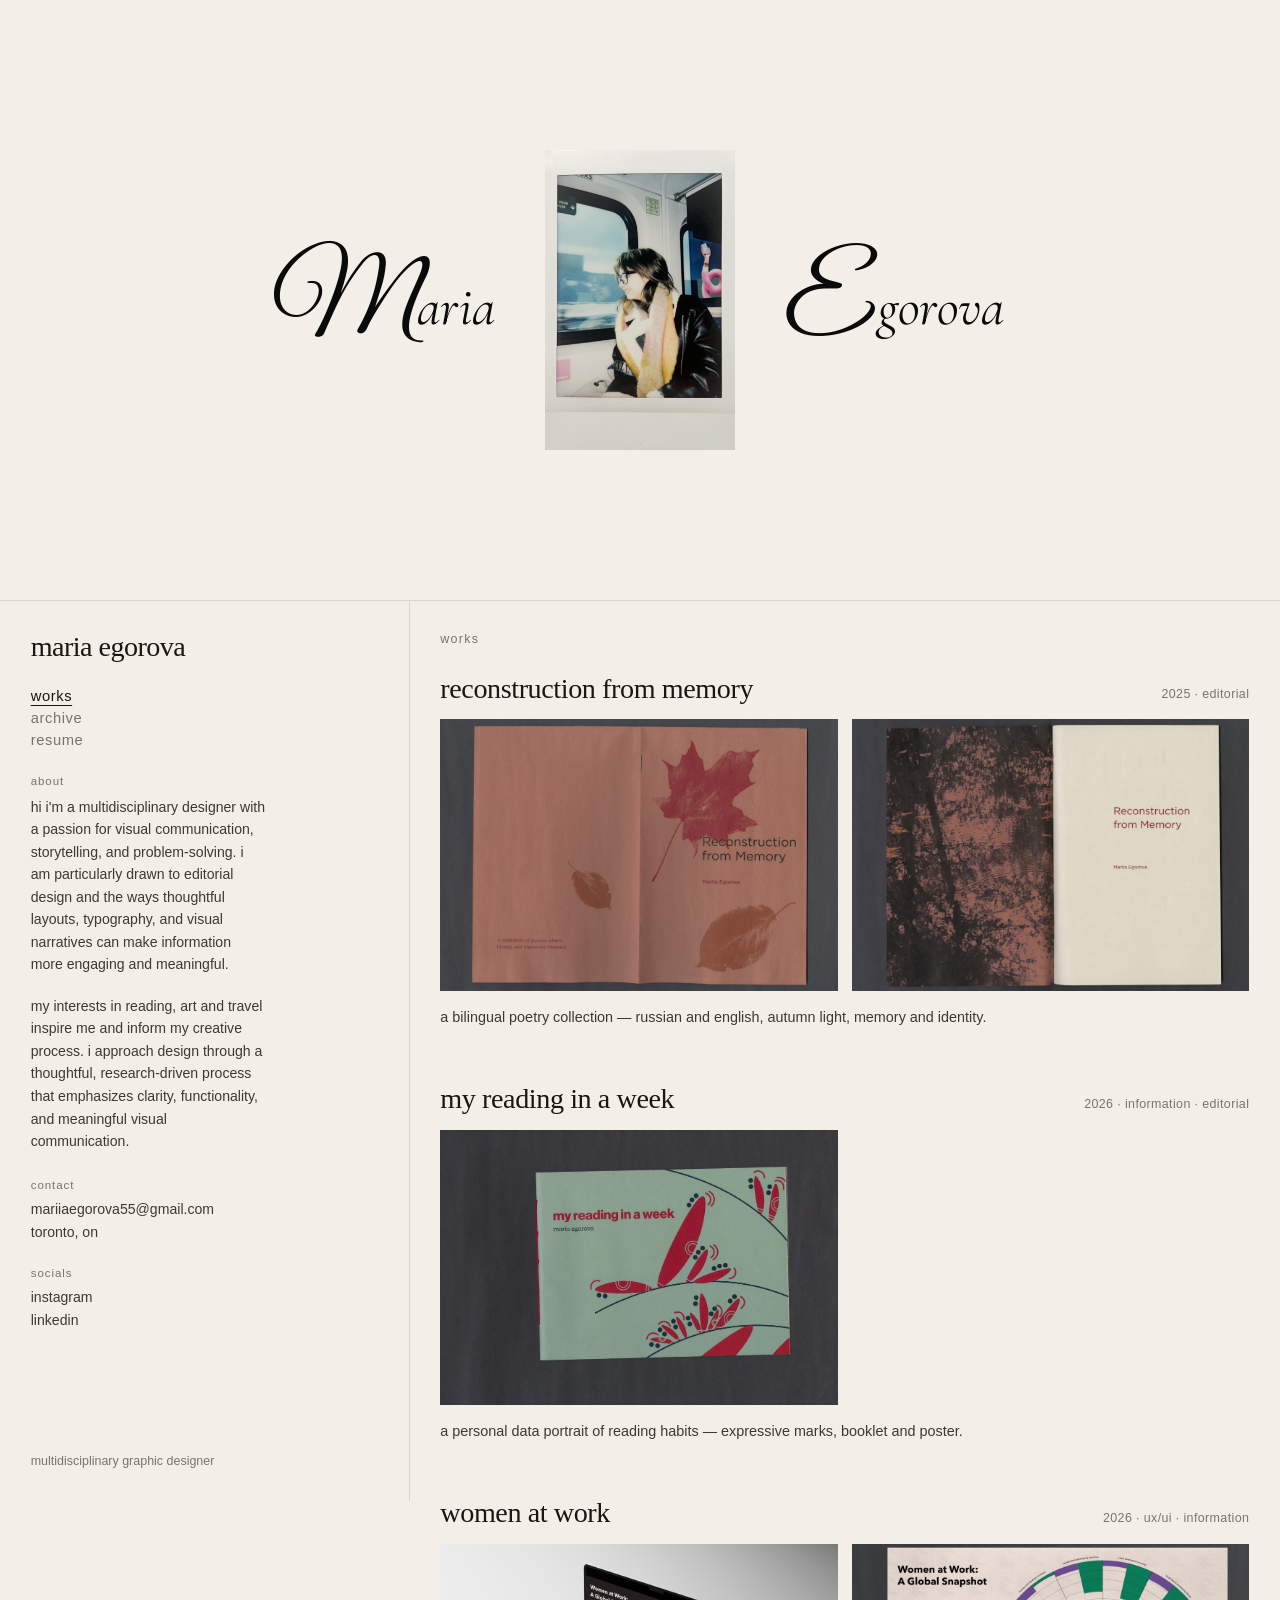
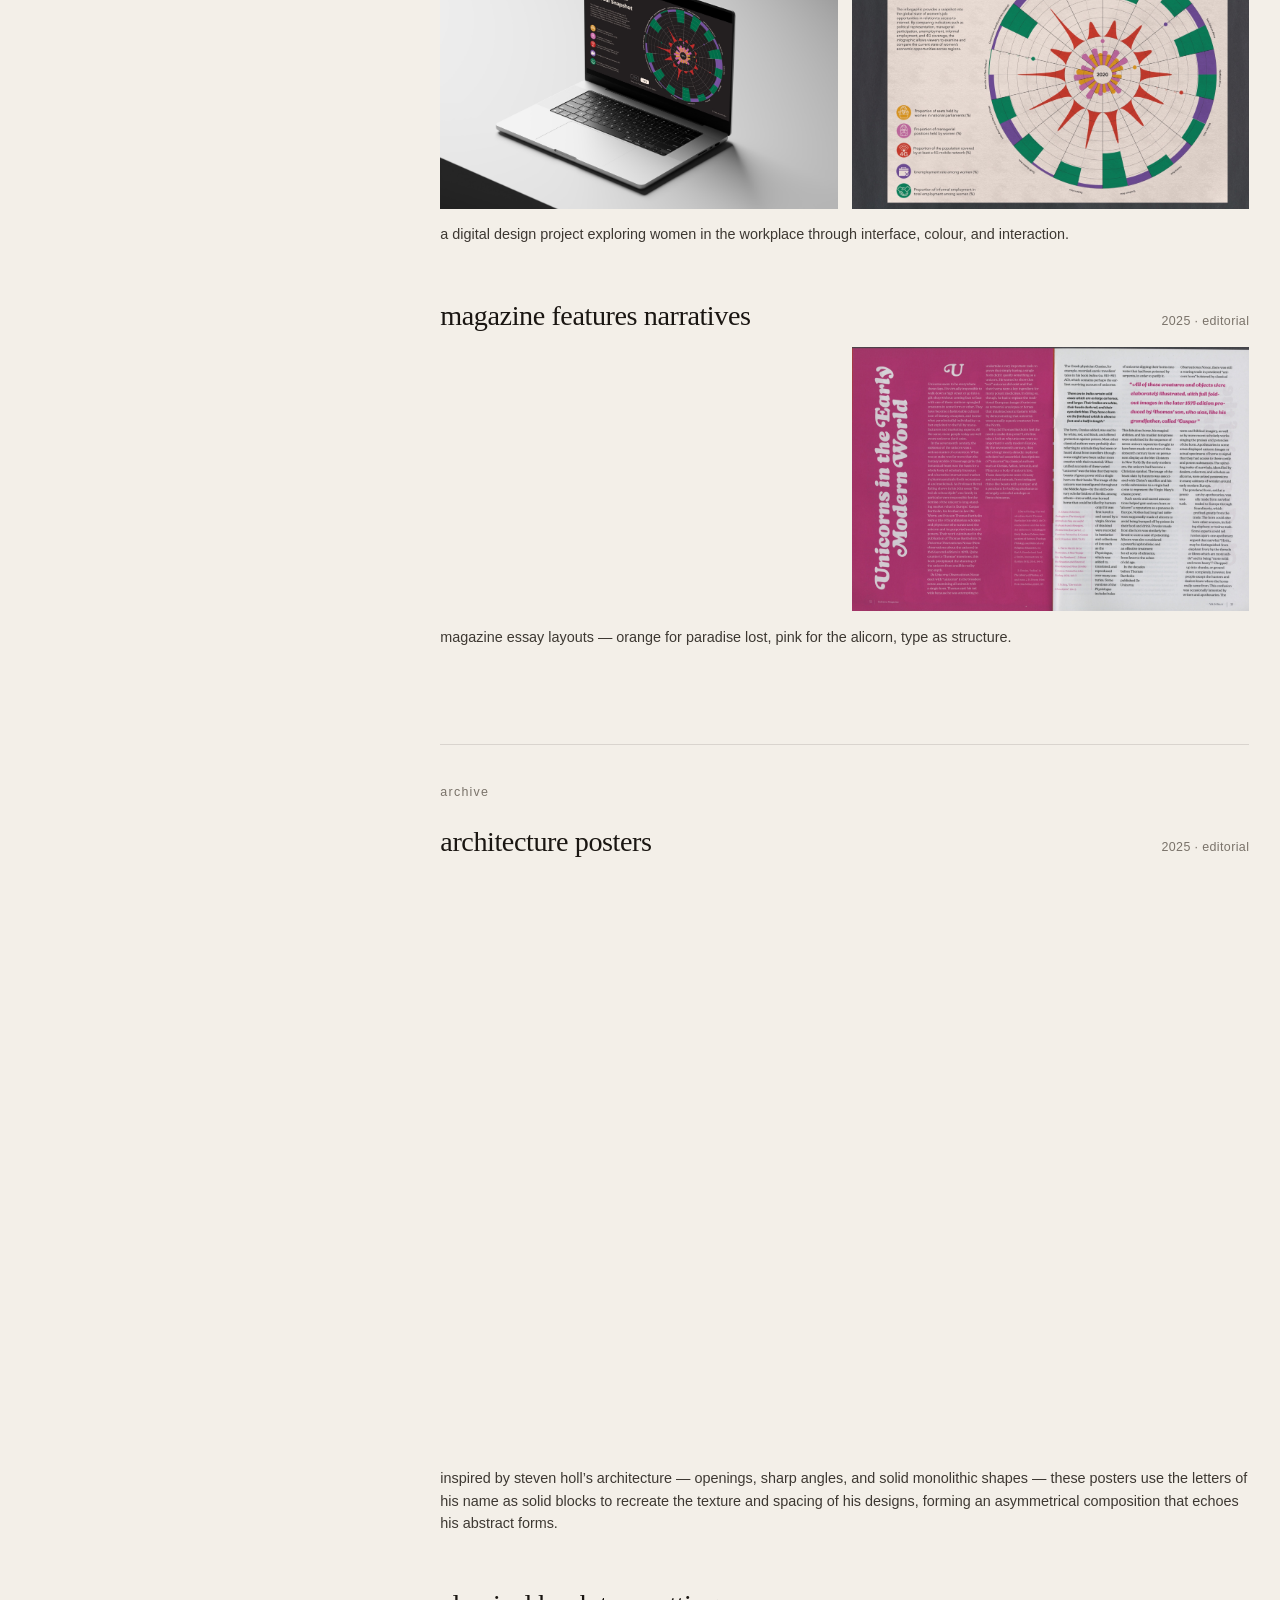
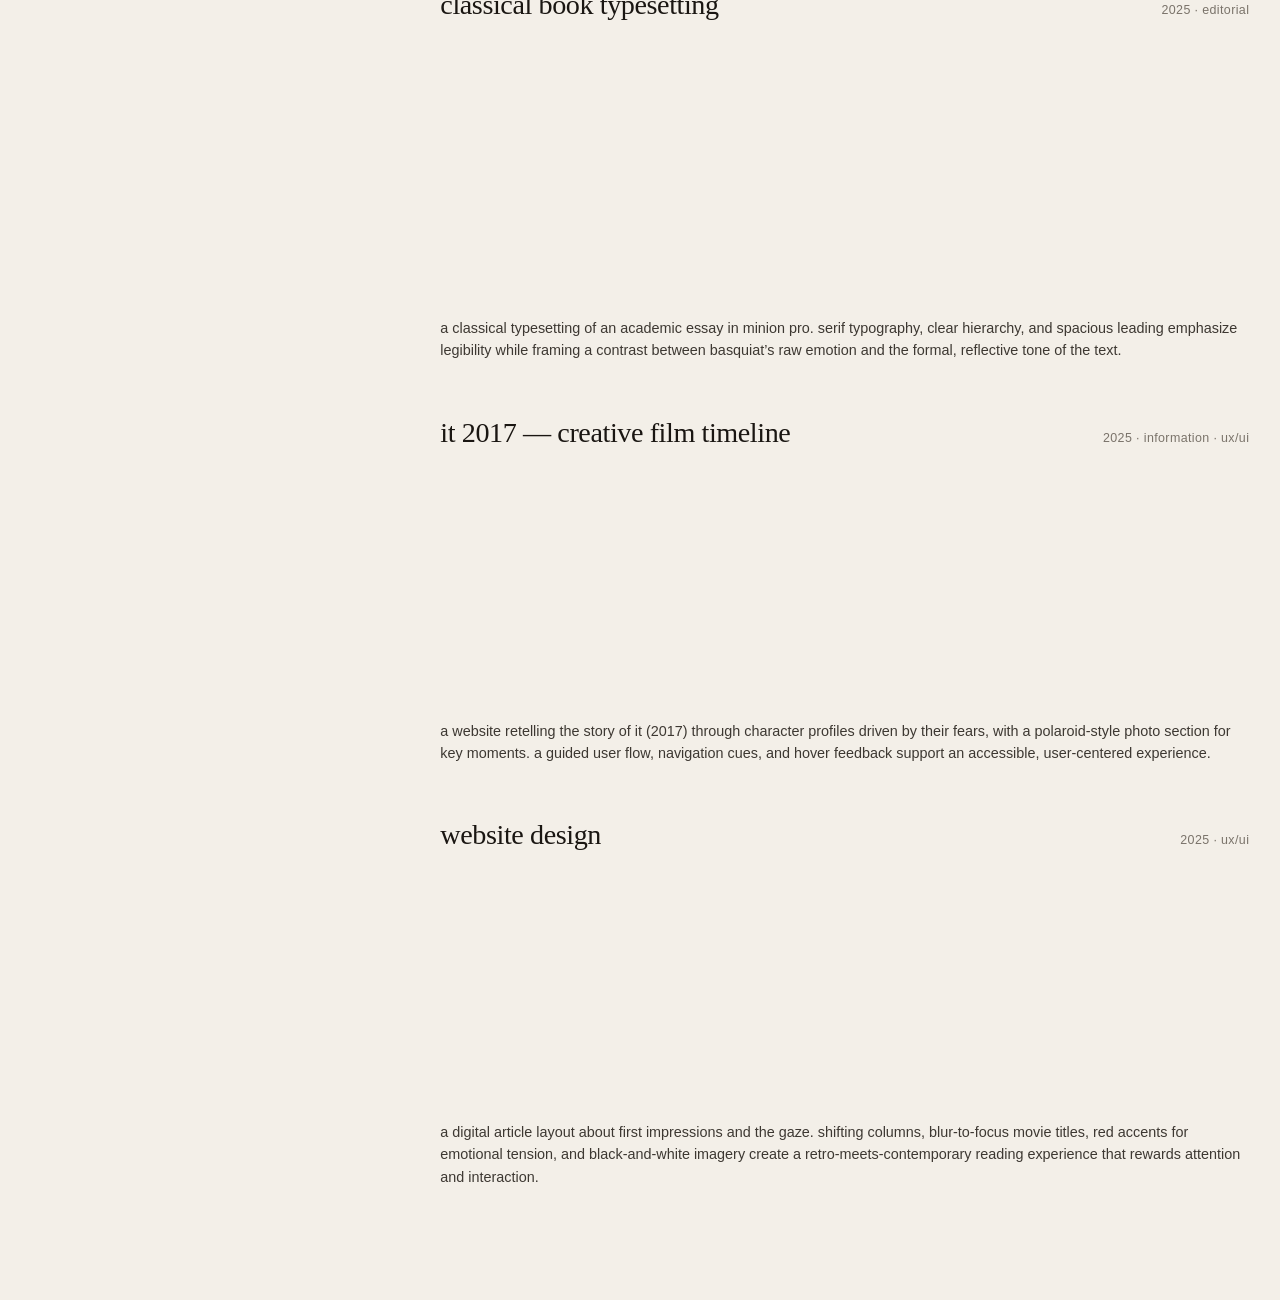
==== commit 5e7fe6b9: "Update index.html" ====
--- a/index.html
+++ b/index.html
@@ -235,6 +235,6 @@
         </div>
       </main>
     </div>
-    <script src="js/main.js?v=3"></script>
+    <script src="js/main.js?v=4"></script>
   </body>
 </html>
--- a/css/styles.css
+++ b/css/styles.css
@@ -389,14 +389,19 @@
 }
 
 .project__motion {
-  display: grid;
-  min-height: 4rem;
+  position: relative;
+  width: 100%;
+  background: var(--bg-panel);
+  overflow: hidden;
 }
 
 .project__motion > img {
-  grid-area: 1 / 1;
+  position: absolute;
+  inset: 0;
   width: 100%;
-  height: auto;
+  height: 100%;
+  object-fit: cover;
+  object-position: center;
   opacity: 0;
   transition: none;
 }
